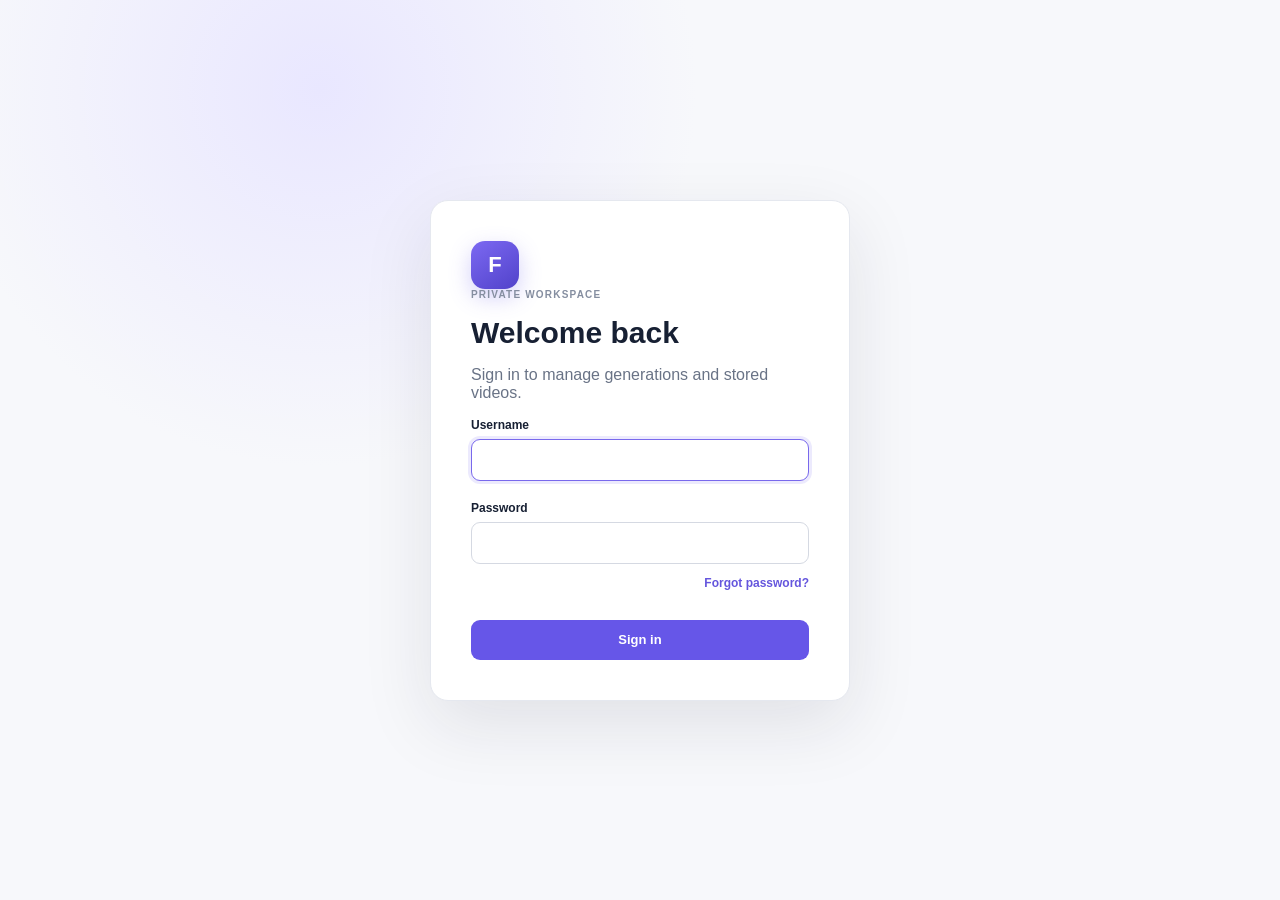
==== static/index.html @ 86359b66 "feat: add password-protected video vault" ====
<!doctype html>
<html lang="en">
<head>
  <meta charset="utf-8">
  <meta name="viewport" content="width=device-width, initial-scale=1">
  <title>FrameVault — Video dashboard</title>
  <link rel="stylesheet" href="/static/styles.css?v=20260925-1">
  <link rel="stylesheet" href="/static/model-picker.css?v=20260923-1">
  <link rel="stylesheet" href="/static/project.css?v=20260923-1">
  <link rel="stylesheet" href="/static/history-settings.css?v=20260925-2">
</head>
<body>
  <section id="login-screen" class="login-screen" hidden>
    <div class="login-panel">
      <div class="brand-mark" aria-hidden="true">F</div>
      <div id="login-view">
        <p class="eyebrow">Private workspace</p>
        <h1>Welcome back</h1>
        <p class="subtle">Sign in to manage generations and stored videos.</p>
        <form id="login-form" class="stack" novalidate>
          <div class="field"><label for="login-username">Username</label><input id="login-username" name="username" autocomplete="username" required></div>
          <div class="field"><label for="login-password">Password</label><input id="login-password" name="password" type="password" autocomplete="current-password" required></div>
          <div class="login-actions"><button id="show-recovery" class="text-button" type="button">Forgot password?</button></div>
          <p id="login-error" class="form-error" role="alert"></p>
          <button class="button primary full" type="submit">Sign in</button>
        </form>
      </div>
      <div id="recovery-view" hidden>
        <button id="hide-recovery" class="text-button recovery-back" type="button">← Back to sign in</button>
        <p class="eyebrow">Account recovery</p>
        <h1>Reset password</h1>
        <p class="subtle">Generate a one-time code in the server terminal. It expires after 15 minutes.</p>
        <div class="recovery-command"><span>Local</span><code>go run . recovery-code</code><span>Docker</span><code>docker compose exec video-automation /app/video-automation recovery-code</code></div>
        <form id="recovery-form" class="stack" novalidate>
          <div class="field"><label for="recovery-username">Username</label><input id="recovery-username" name="username" autocomplete="username" required></div>
          <div class="field"><label for="recovery-code">One-time code</label><input id="recovery-code" name="code" autocomplete="one-time-code" placeholder="XXXX-XXXX-XXXX-XXXX" spellcheck="false" required></div>
          <div class="field"><label for="recovery-password">New password</label><input id="recovery-password" name="new-password" type="password" autocomplete="new-password" minlength="10" required></div>
          <div class="field"><label for="recovery-confirm">Confirm new password</label><input id="recovery-confirm" name="confirm-password" type="password" autocomplete="new-password" minlength="10" required></div>
          <p id="recovery-error" class="form-error" role="alert"></p>
          <button class="button primary full" type="submit">Reset password</button>
        </form>
      </div>
    </div>
  </section>

  <div id="app-shell" class="app-shell" hidden>
    <aside class="sidebar">
      <div class="brand"><div class="brand-mark small">F</div><span>FrameVault</span></div>
      <nav aria-label="Main navigation">
        <button class="nav-item active" data-view="overview"><span class="nav-icon">⌂</span>Overview</button>
        <button class="nav-item" data-view="generate"><span class="nav-icon">＋</span>Generate</button>
        <button class="nav-item" data-view="history"><span class="nav-icon">▤</span>History</button>
        <button class="nav-item" data-view="vault"><span class="nav-icon">▣</span>Vault</button>
        <button class="nav-item" data-view="settings"><span class="nav-icon">⚙</span>Settings</button>
      </nav>
      <div class="sidebar-foot"><span class="status-dot"></span><span>Docker storage active</span></div>
    </aside>

    <main class="main">
      <header class="topbar">
        <button id="menu-button" class="icon-button menu-button" aria-label="Open navigation">☰</button>
        <div><p class="eyebrow" id="page-kicker">Workspace</p><h1 id="page-title">Overview</h1></div>
        <div class="account"><div class="avatar">SS</div><div class="account-copy"><strong id="account-name">sujanshrestha</strong><span>Administrator</span></div><button id="logout" class="text-button">Log out</button></div>
      </header>

      <div class="content">
        <section class="view active" data-page="overview">
          <div class="hero">
            <div><p class="eyebrow light">AI video workspace</p><h2>Create, track, and protect every generation.</h2><p>Your files remain inside your private Docker volume.</p></div>
            <button class="button light" data-go="generate">Create video <span>→</span></button>
          </div>
          <div class="stats-grid">
            <article class="stat-card"><div class="stat-icon violet">▤</div><div><span>Total generations</span><strong id="stat-total">0</strong></div></article>
            <article class="stat-card"><div class="stat-icon green">✓</div><div><span>Completed</span><strong id="stat-completed">0</strong></div></article>
            <article class="stat-card"><div class="stat-icon amber">◷</div><div><span>In progress</span><strong id="stat-active">0</strong></div></article>
            <article class="stat-card"><div class="stat-icon blue">$</div><div><span>Total cost</span><strong id="stat-cost">$0.00</strong></div></article>
          </div>
          <section class="panel">
            <div class="panel-head"><div><h2>Recent generations</h2><p>Latest activity from your workspace</p></div><button class="text-button" data-go="history">View all →</button></div>
            <div id="recent-list" class="recent-list"><div class="empty">No generations yet.</div></div>
          </section>
        </section>

        <section class="view" data-page="generate">
          <div class="two-column">
            <section class="panel generator-panel">
              <div class="panel-head"><div><h2>New generation</h2><p>Configure your video request</p></div></div>
              <div id="generation-mode" class="mode-switch" role="tablist" aria-label="Generation type">
                <button class="mode-option active" type="button" data-mode="project" role="tab" aria-selected="true">30-second project</button>
                <button class="mode-option" type="button" data-mode="single" role="tab" aria-selected="false">Single clip</button>
              </div>
              <form id="generator-form" novalidate>
                <div id="project-inputs">
                  <div class="field"><div class="label-row"><label for="project-topic">Topic or story idea</label><span>Auto-scripted</span></div><textarea id="project-topic" rows="7" placeholder="What should this 30-second Short be about?" required></textarea><p id="project-topic-error" class="form-error"></p></div>
                  <p class="field-hint">We generate the story, full script, and five connected six-second scenes automatically.</p>
                </div>
                <div class="field"><div class="label-row"><label for="prompt">Prompt</label><span id="prompt-count">0 / 4000</span></div><textarea id="prompt" rows="7" placeholder="Describe the scene, movement, lighting, and mood…" required></textarea><p id="prompt-error" class="form-error"></p></div>
                <div class="random-prompt-controls field">
                  <label for="prompt-category">Category: <strong id="prompt-category-name" aria-live="polite">Kid Animation</strong></label>
                  <input id="prompt-category" type="range" min="0" max="5" step="1" value="0" aria-valuetext="Kid Animation">
                  <button id="random-prompt" class="button secondary" type="button">Generate random prompt</button>
                </div>
                <div class="field model-field">
                  <label id="model-label" for="model-trigger">Video model and price</label>
                  <div id="model-picker" class="model-picker">
                    <button id="model-trigger" class="model-trigger" type="button" aria-haspopup="listbox" aria-expanded="false" aria-labelledby="model-label model-trigger" disabled>
                      <span id="model-trigger-content" class="model-trigger-content"><span class="model-placeholder">Loading models…</span></span>
                      <span class="model-chevron" aria-hidden="true"></span>
                    </button>
                    <div id="model-menu" class="model-menu" role="listbox" aria-labelledby="model-label" tabindex="-1" hidden></div>
                  </div>
                  <select id="model" class="visually-hidden" required disabled aria-hidden="true" tabindex="-1"><option value="">Loading models…</option></select>
                  <small id="project-model-note">Choose a model that supports six-second clips and 9:16 output.</small>
                </div>
                <p id="active-video-provider" class="provider-caption" aria-live="polite"></p>
                <div id="modal-account-project-field" class="field modal-account-field" hidden>
                  <label for="modal-account-project">Modal account for this submission</label>
                  <select id="modal-account-project" required><option value="">Choose a Modal account</option></select>
                  <small>Choose which Modal endpoint and account will run this project.</small>
                </div>
                <div id="modal-account-single-field" class="field modal-account-field" hidden>
                  <label for="modal-account-single">Modal account for this submission</label>
                  <select id="modal-account-single" required><option value="">Choose a Modal account</option></select>
                  <small>Choose which Modal endpoint and account will run this clip.</small>
                </div>
                <div id="single-options" class="form-grid">
                  <div class="field"><label for="duration">Duration</label><select id="duration"></select></div>
                  <div id="resolution-field" class="field"><label for="resolution">Resolution</label><select id="resolution"></select></div>
                  <div class="field"><label for="aspect-ratio">Aspect ratio</label><select id="aspect-ratio"></select></div>
                  <div id="audio-option" class="field audio-option" hidden><label class="checkbox-label" for="generate-audio"><input id="generate-audio" type="checkbox"> Generate audio</label></div>
                </div>
                <div id="project-options" class="project-options"><span>Output</span><strong>Vertical 9:16 · 30 seconds · 5 scenes</strong></div>
                <div class="estimate"><span>Estimated generation cost</span><strong id="cost-estimate">Unavailable</strong><small>Costs are shown when the selected video provider supplies pricing.</small></div>
                <button id="generate" class="button primary full" type="submit" disabled>Generate 30-second project</button>
              </form>
            </section>
            <aside class="panel status-panel">
              <div class="panel-head"><div><h2>Generation status</h2><p>Live progress and result</p></div><span id="status-badge" class="badge neutral">Idle</span></div>
              <div id="status-empty" class="status-empty"><div class="status-orb">▶</div><h3>Ready when you are</h3><p>Your generated video will appear here and be saved automatically.</p></div>
              <div id="status-active" hidden>
                <div id="progress-wrap" class="progress-wrap"><div id="progress-bar" class="progress-bar"></div></div>
                <p id="status-detail" class="subtle"></p>
                <div id="error" class="alert error" role="alert" hidden></div>
                <section id="single-terminal-section" class="job-terminal-section" hidden aria-labelledby="single-terminal-title">
                  <div class="trace-heading"><div><h3 id="single-terminal-title">Job console</h3><p>Normalized generation events</p></div></div>
                  <ol id="single-terminal" class="job-terminal" aria-live="polite"></ol>
                </section>
                <button id="retry-status" class="button secondary" type="button" hidden>Retry status</button>
                <video id="generated-video" controls playsinline preload="metadata" hidden></video>
                <a id="open-video" class="button secondary full" hidden>Download video</a>
              </div>
              <div id="project-status" hidden>
                <div id="project-progress-wrap" class="progress-wrap"><div id="project-progress-bar" class="progress-bar"></div></div>
                <p id="project-status-detail" class="subtle">Preparing your projectâ€¦</p>
                <div id="project-error" class="alert error" role="alert" hidden></div>
                <button id="retry-project" class="button secondary" type="button" hidden>Retry project</button>
                <section id="project-pipeline" class="project-pipeline" aria-labelledby="project-pipeline-title">
                  <div class="trace-heading"><h3 id="project-pipeline-title">Pipeline</h3><span class="trace-caption">Process trace</span></div>
                  <ol id="project-pipeline-list" class="pipeline-list"></ol>
                </section>
                <section class="job-terminal-section project-terminal-section" aria-labelledby="project-terminal-title">
                  <div class="trace-heading"><div><h3 id="project-terminal-title">Job console</h3><p>Normalized generation events</p></div></div>
                  <ol id="project-terminal" class="job-terminal" aria-live="polite"></ol>
                </section>
                <div id="project-story" class="project-story" hidden></div>
                <div id="project-scenes" class="project-scenes"></div>
                <section id="project-trace" class="project-trace" aria-labelledby="project-trace-title">
                  <div class="trace-heading"><div><h3 id="project-trace-title">Generation details</h3><p>Recorded inputs, outputs, and retry history.</p></div></div>
                  <div id="project-trace-sections" class="trace-sections"></div>
                </section>
                <div id="project-final" class="project-final" hidden><video id="project-video" controls playsinline preload="metadata"></video><a id="project-download" class="button secondary full">Download 30-second video</a></div>
              </div>
            </aside>
          </div>
        </section>

        <section class="view" data-page="history">
          <div class="history-page-head">
            <div><h2>Generation history</h2><p>Videos, project runs, and the process logs saved with each run.</p></div>
            <button id="refresh-history" class="button secondary">Refresh history</button>
          </div>
          <div class="history-library">
            <div id="project-history" class="project-history"></div>
            <div id="history-grid" class="history-grid"><div class="empty">No generations yet.</div></div>
          </div>
        </section>

        <section class="view" data-page="vault">
          <div class="vault-page-head">
            <div><h2>Vault</h2><p>Videos you moved out of History.</p></div>
            <button id="vault-lock" class="button secondary" type="button" hidden>Lock Vault</button>
          </div>
          <div id="vault-locked" class="panel vault-lock-panel">
            <div class="vault-gate">
              <div class="vault-gate-mark" aria-hidden="true">▣</div>
              <h3 id="vault-gate-title">Vault is locked</h3>
              <p id="vault-gate-copy">Enter your four-digit code to view protected videos.</p>
              <form id="vault-unlock-form" class="vault-code-form">
                <label for="vault-code">Vault code</label>
                <input id="vault-code" type="password" inputmode="numeric" pattern="[0-9]{4}" maxlength="4" autocomplete="one-time-code" aria-describedby="vault-code-error" required>
                <p id="vault-code-error" class="form-error" role="alert" hidden></p>
                <button id="vault-unlock-button" class="button primary full" type="submit">Unlock Vault</button>
              </form>
              <button id="vault-go-settings" class="text-button vault-settings-link" type="button" hidden>Set a code in Settings</button>
              <p class="vault-gate-foot">The Vault locks when you refresh this page or choose Lock Vault.</p>
            </div>
          </div>
          <div id="vault-content" class="vault-content" hidden>
            <div class="vault-collection-head">
              <div><h3>Protected videos</h3><p>Only available while the Vault is unlocked.</p></div>
              <span id="vault-count" class="history-count">0</span>
            </div>
            <div id="vault-empty" class="panel vault-empty" hidden>
              <div class="vault-empty-mark" aria-hidden="true">▤</div>
              <h3>Nothing stored here yet</h3>
              <p>Move a completed video from History to keep it here.</p>
              <button class="button secondary" data-go="history" type="button">Go to History</button>
            </div>
            <div id="vault-grid" class="history-grid vault-grid"></div>
          </div>
          <dialog id="vault-player-dialog" class="vault-player-dialog" aria-labelledby="vault-player-title">
            <div class="vault-player-head">
              <h2 id="vault-player-title">Vault video</h2>
              <button id="vault-player-close" class="button secondary" type="button">Close</button>
            </div>
            <video id="vault-player" controls playsinline preload="metadata"></video>
          </dialog>
        </section>

        <section class="view" data-page="settings">
          <div class="settings-grid">
            <section class="panel settings-provider-panel">
              <div class="panel-head"><div><h2>Video generation</h2><p>Select the provider used for new video jobs.</p></div></div>
              <div class="settings-provider-controls">
                <div class="field"><label for="video-provider">Video provider</label><select id="video-provider"><option value="modal">Modal</option><option value="openrouter">OpenRouter</option></select><small id="provider-help">Model options and capabilities follow the selected provider.</small></div>
                <div class="provider-actions"><span id="video-provider-state" class="badge neutral">Checking</span><button id="test-video-provider" class="button secondary" type="button">Test video provider</button></div>
              </div>
            </section>
            <section id="openrouter-settings" class="panel settings-key-panel">
              <div class="panel-head"><div><h2>OpenRouter API key</h2><p>Used for story generation and OpenRouter video. Encrypted at rest.</p></div><span id="key-state" class="badge neutral">Checking</span></div>
              <div class="key-display"><span>Saved key status</span><strong id="masked-key">Not configured</strong></div>
              <form id="api-key-form" class="stack">
                <div class="field"><label for="api-key">Replace API key</label><input id="api-key" type="password" autocomplete="off" placeholder="sk-or-v1-…" required><small>The key is tested before it is saved.</small></div>
                <button class="button primary" type="submit">Test and save key</button>
              </form>
            </section>
            <section class="panel vault-settings-panel">
              <div class="panel-head"><div><h2>Vault code</h2><p>Set the four-digit code used to open your protected videos.</p></div><span id="vault-code-state" class="badge neutral">Checking</span></div>
              <form id="vault-code-form" class="stack">
                <div id="vault-current-code-field" class="field" hidden><label for="vault-current-code">Current code</label><input id="vault-current-code" type="password" inputmode="numeric" pattern="[0-9]{4}" maxlength="4" autocomplete="current-password"><small>Enter the current code before changing it.</small></div>
                <div class="field"><label for="vault-new-code">New four-digit code</label><input id="vault-new-code" type="password" inputmode="numeric" pattern="[0-9]{4}" maxlength="4" autocomplete="new-password" required></div>
                <div class="field"><label for="vault-confirm-code">Confirm new code</label><input id="vault-confirm-code" type="password" inputmode="numeric" pattern="[0-9]{4}" maxlength="4" autocomplete="new-password" required></div>
                <button id="vault-code-save" class="button primary" type="submit">Set Vault code</button>
                <small id="vault-code-help">Keep this code safe. If you lose it, the Vault cannot be opened in this version.</small>
              </form>
            </section>
            <section id="modal-settings" class="panel settings-account-panel" hidden>
              <div class="panel-head"><div><h2>Modal accounts</h2><p>Store multiple endpoints. Saved API keys are never returned to the browser.</p></div><span id="modal-key-state" class="badge neutral">Checking</span></div>
              <div id="modal-account-list" class="modal-account-list"></div>
              <form id="modal-config-form" class="stack modal-account-form">
                <h3 id="modal-account-form-title">Add Modal account</h3>
                <input id="modal-account-id" type="hidden">
                <div class="field"><label for="modal-account-name">Account name</label><input id="modal-account-name" autocomplete="off" placeholder="e.g. Production" required></div>
                <div class="field"><label for="modal-base-url">Modal endpoint URL</label><input id="modal-base-url" type="url" autocomplete="url" placeholder="https://your-deployment.modal.run/api/v1" required></div>
                <div class="field"><label for="modal-api-key">Secret API key</label><input id="modal-api-key" type="password" autocomplete="new-password" placeholder="Enter a new key" required><small id="modal-key-help">Required when adding an account. Leave blank when editing to keep its saved key.</small></div>
                <div class="modal-account-form-actions"><button class="button primary" type="submit">Save Modal account</button><button id="modal-account-cancel" class="button secondary" type="button" hidden>Cancel edit</button></div>
              </form>
            </section>
            <section class="panel settings-password-panel">
              <div class="panel-head"><div><h2>Change password</h2><p>All existing sessions will be signed out</p></div></div>
              <form id="password-form" class="stack">
                <div class="field"><label for="current-password">Current password</label><input id="current-password" type="password" autocomplete="current-password" required></div>
                <div class="field"><label for="new-password">New password</label><input id="new-password" type="password" autocomplete="new-password" minlength="10" required><small>Use at least 10 characters.</small></div>
                <button class="button secondary" type="submit">Update password</button>
              </form>
            </section>
          </div>
        </section>
      </div>
    </main>
  </div>
  <div id="toast" class="toast" role="status" hidden></div>
  <script src="/static/app.js?v=20260925-2" defer></script>
</body>
</html>
---- static/styles.css ----
:root{color-scheme:light;font-family:Inter,ui-sans-serif,-apple-system,BlinkMacSystemFont,"Segoe UI",sans-serif;color:#172033;background:#f5f6fa;font-synthesis:none;--ink:#172033;--muted:#697386;--line:#e5e8ef;--panel:#fff;--primary:#6656e8;--primary-dark:#5142ca;--sidebar:#111827;--success:#16845b;--warning:#b76510;--danger:#c23934}*{box-sizing:border-box}body{margin:0;min-height:100vh;background:#f5f6fa}button,input,textarea,select{font:inherit}button{cursor:pointer}button:disabled{cursor:not-allowed;opacity:.55}[hidden]{display:none!important}.login-screen{min-height:100vh;display:grid;place-items:center;padding:24px;background:radial-gradient(circle at 25% 10%,#e9e7ff 0,transparent 30%),#f7f8fb}.login-panel{width:min(100%,420px);padding:40px;background:#fff;border:1px solid var(--line);border-radius:18px;box-shadow:0 24px 70px rgba(30,34,52,.1)}.login-panel h1{font-size:30px;margin:16px 0 8px}.brand-mark{display:grid;place-items:center;width:48px;height:48px;border-radius:14px;background:linear-gradient(145deg,#7c69f2,#5142ca);color:#fff;font-size:22px;font-weight:800;box-shadow:0 8px 22px rgba(102,86,232,.28)}.brand-mark.small{width:34px;height:34px;border-radius:10px;font-size:16px;box-shadow:none}.eyebrow{margin:0 0 5px;text-transform:uppercase;letter-spacing:.12em;font-size:10px;font-weight:750;color:#858ea0}.eyebrow.light{color:#cac6ff}.subtle{color:var(--muted)}.app-shell{min-height:100vh}.sidebar{position:fixed;z-index:20;inset:0 auto 0 0;width:248px;padding:24px 16px;background:var(--sidebar);color:#fff;display:flex;flex-direction:column}.brand{display:flex;align-items:center;gap:11px;padding:0 9px 26px;font-size:17px;font-weight:750}.sidebar nav{display:grid;gap:6px}.nav-item{display:flex;align-items:center;gap:13px;width:100%;padding:11px 13px;border:0;border-radius:9px;background:transparent;color:#9da6b6;text-align:left;font-weight:600}.nav-item:hover{background:#1d2636;color:#fff}.nav-item.active{background:#282e49;color:#fff}.nav-icon{display:grid;place-items:center;width:21px;font-size:19px}.sidebar-foot{display:flex;gap:9px;align-items:center;margin-top:auto;padding:14px 10px 4px;border-top:1px solid #293140;color:#8f99aa;font-size:12px}.status-dot{width:8px;height:8px;border-radius:50%;background:#42c991;box-shadow:0 0 0 4px rgba(66,201,145,.12)}.main{min-height:100vh;margin-left:248px}.topbar{height:82px;padding:0 34px;border-bottom:1px solid var(--line);background:rgba(255,255,255,.94);display:flex;align-items:center;gap:20px;position:sticky;top:0;z-index:10;backdrop-filter:blur(8px)}.topbar h1{font-size:20px;line-height:1;margin:0}.account{display:flex;align-items:center;gap:10px;margin-left:auto}.avatar{display:grid;place-items:center;width:35px;height:35px;border-radius:50%;background:#eeecff;color:#5949d4;font-size:12px;font-weight:800}.account-copy{display:flex;flex-direction:column;font-size:12px}.account-copy span{color:var(--muted);font-size:11px}.content{max-width:1440px;margin:0 auto;padding:32px}.view{display:none}.view.active{display:block}.hero{display:flex;align-items:flex-end;justify-content:space-between;gap:30px;padding:32px 36px;border-radius:16px;background:linear-gradient(120deg,#24213d,#5b4bd2);color:#fff;box-shadow:0 14px 35px rgba(79,65,190,.18)}.hero h2{max-width:660px;margin:5px 0 8px;font-size:clamp(24px,3vw,36px);line-height:1.16;letter-spacing:-.025em}.hero p:not(.eyebrow){margin:0;color:#d8d5f3}.button{display:inline-flex;align-items:center;justify-content:center;gap:8px;min-height:40px;padding:9px 15px;border:1px solid transparent;border-radius:9px;font-weight:700;font-size:13px;text-decoration:none;transition:.18s ease}.button.primary{background:var(--primary);color:#fff}.button.primary:hover{background:var(--primary-dark)}.button.secondary{background:#fff;border-color:#d9dde6;color:#30394b}.button.secondary:hover{background:#f6f7fa}.button.light{background:#fff;color:#34304f;white-space:nowrap}.button.full{width:100%}.text-button{padding:4px;border:0;background:transparent;color:#6556dd;font-weight:700;font-size:12px}.icon-button{border:0;background:transparent}.menu-button{display:none;font-size:20px}.stats-grid{display:grid;grid-template-columns:repeat(4,1fr);gap:16px;margin:22px 0}.stat-card{display:flex;align-items:center;gap:14px;min-height:104px;padding:20px;background:#fff;border:1px solid var(--line);border-radius:13px}.stat-card>div:last-child{display:flex;flex-direction:column;gap:5px}.stat-card span{font-size:12px;color:var(--muted)}.stat-card strong{font-size:24px;letter-spacing:-.03em}.stat-icon{display:grid;place-items:center;width:42px;height:42px;border-radius:11px;font-weight:800}.violet{background:#efedff;color:#6251dd}.green{background:#e7f7f0;color:#16845b}.amber{background:#fff2df;color:#b76510}.blue{background:#e8f2ff;color:#2c6db2}.panel{padding:24px;background:#fff;border:1px solid var(--line);border-radius:14px;box-shadow:0 2px 7px rgba(24,32,50,.025)}.panel-head{display:flex;align-items:flex-start;justify-content:space-between;gap:20px;margin-bottom:22px}.panel-head h2{font-size:16px;margin:0 0 5px}.panel-head p{margin:0;color:var(--muted);font-size:12px}.recent-list{display:grid}.recent-item{display:grid;grid-template-columns:minmax(0,1fr) 170px 100px 90px;align-items:center;gap:16px;padding:14px 2px;border-top:1px solid #eef0f4;font-size:12px}.recent-main{min-width:0}.recent-main strong{display:block;overflow:hidden;text-overflow:ellipsis;white-space:nowrap;margin-bottom:4px}.recent-main span,.meta{color:var(--muted)}.empty{padding:48px 20px;text-align:center;color:var(--muted);font-size:13px}.two-column{display:grid;grid-template-columns:minmax(0,1.05fr) minmax(350px,.95fr);gap:20px}.generator-panel,.status-panel{min-height:640px}.field{margin-bottom:18px}.field label,.label-row label{display:block;margin-bottom:7px;font-size:12px;font-weight:700}.label-row{display:flex;justify-content:space-between}.label-row span,.field small{color:var(--muted);font-size:11px}.field small{display:block;margin-top:6px}input,textarea,select{width:100%;border:1px solid #d5d9e2;border-radius:9px;background:#fff;color:var(--ink);padding:11px 12px;outline:none}textarea{min-height:154px;resize:vertical;line-height:1.55}input:focus,textarea:focus,select:focus{border-color:#7969ec;box-shadow:0 0 0 3px rgba(102,86,232,.12)}.form-grid{display:grid;grid-template-columns:1fr 1fr;gap:14px}.form-error{min-height:16px;margin:6px 0 0;color:var(--danger);font-size:11px}.estimate{display:grid;grid-template-columns:1fr auto;align-items:center;margin:4px 0 20px;padding:14px 15px;border-radius:10px;background:#f7f7fb}.estimate span{font-size:12px;font-weight:650}.estimate strong{font-size:16px;color:#5545cf}.estimate small{grid-column:1/-1;margin-top:4px;color:var(--muted);font-size:10px}.status-empty{display:grid;place-items:center;align-content:center;min-height:475px;text-align:center}.status-empty h3{margin:17px 0 5px;font-size:15px}.status-empty p{max-width:300px;margin:0;color:var(--muted);font-size:12px;line-height:1.6}.status-orb{display:grid;place-items:center;width:70px;height:70px;border-radius:50%;background:#f0eeff;color:#6656e8;box-shadow:0 0 0 12px #faf9ff}.badge{display:inline-flex;align-items:center;padding:5px 9px;border-radius:999px;font-size:10px;font-weight:800;text-transform:capitalize}.badge.neutral{background:#f0f1f4;color:#6b7280}.badge.completed{background:#e7f7f0;color:#16845b}.badge.queued,.badge.processing,.badge.downloading{background:#eeeaff;color:#5e4ed2}.badge.failed,.badge.download_failed{background:#ffeded;color:#b53732}.progress-wrap{height:8px;margin:25px 0 12px;overflow:hidden;border-radius:20px;background:#eceef3}.progress-bar{width:35%;height:100%;background:linear-gradient(90deg,#7766ee,#9a8cff);animation:progress 1.4s infinite ease-in-out}@keyframes progress{0%{transform:translateX(-110%)}100%{transform:translateX(300%)}}.alert{margin:14px 0;padding:12px;border-radius:9px;font-size:12px}.alert.error{background:#fff0ef;color:#a8322f}video{display:block;width:100%;max-height:420px;margin:20px 0 12px;border-radius:11px;background:#10131a}.history-grid{display:grid;grid-template-columns:repeat(3,minmax(0,1fr));gap:16px}.history-card{overflow:hidden;border:1px solid var(--line);border-radius:12px;background:#fff}.history-preview{display:grid;place-items:center;height:170px;background:#161b27;color:#778197}.history-preview video{height:170px;margin:0;border-radius:0;object-fit:cover}.history-body{padding:15px}.history-title{display:-webkit-box;overflow:hidden;min-height:40px;margin:0 0 12px;font-size:13px;line-height:1.5;-webkit-line-clamp:2;-webkit-box-orient:vertical}.history-meta{display:grid;grid-template-columns:1fr 1fr;gap:9px;margin-bottom:14px;font-size:11px}.history-meta span{display:block;color:var(--muted);margin-bottom:2px}.history-actions{display:flex;gap:8px;border-top:1px solid #edf0f4;padding-top:12px}.history-actions .button{flex:1;min-height:34px;padding:7px}.danger-button{border-color:#f0d0ce!important;color:#b53732!important}.settings-grid{display:grid;grid-template-columns:1fr 1fr;gap:20px;align-items:start}.stack{display:grid;gap:2px}.key-display{display:flex;align-items:center;justify-content:space-between;margin-bottom:22px;padding:15px;background:#f7f7fa;border-radius:9px}.key-display span{font-size:11px;color:var(--muted)}.key-display strong{font-family:ui-monospace,SFMono-Regular,Consolas,monospace;font-size:12px}.toast{position:fixed;z-index:100;right:24px;bottom:24px;max-width:360px;padding:13px 16px;border:1px solid var(--line);border-left:4px solid var(--success);border-radius:10px;background:#fff;color:#263044;box-shadow:0 14px 40px rgba(29,36,50,.16);font-size:12px}.toast.error{border-left-color:var(--danger)}@media(prefers-reduced-motion:reduce){*{scroll-behavior:auto!important;animation-duration:.01ms!important;transition-duration:.01ms!important}}@media(max-width:1080px){.stats-grid{grid-template-columns:1fr 1fr}.history-grid{grid-template-columns:1fr 1fr}.two-column,.settings-grid{grid-template-columns:1fr}.generator-panel,.status-panel{min-height:auto}}@media(max-width:760px){.sidebar{transform:translateX(-100%);transition:transform .2s}.sidebar.open{transform:translateX(0);box-shadow:20px 0 50px rgba(0,0,0,.2)}.main{margin-left:0}.menu-button{display:block}.topbar{padding:0 18px}.account-copy{display:none}.content{padding:18px}.hero{align-items:flex-start;flex-direction:column;padding:25px}.stats-grid,.history-grid{grid-template-columns:1fr}.recent-item{grid-template-columns:minmax(0,1fr) 90px}.recent-item>*:nth-child(2),.recent-item>*:nth-child(4){display:none}.panel{padding:18px}.form-grid{grid-template-columns:1fr}.login-panel{padding:30px 24px}}
/* Durable project generation */
.mode-switch{display:grid;grid-template-columns:1fr 1fr;gap:4px;padding:4px;margin:0 0 22px;border:1px solid var(--line);border-radius:10px;background:#f7f7fb}.mode-option{padding:9px 11px;border:0;border-radius:7px;background:transparent;color:var(--muted);font-size:12px;font-weight:750}.mode-option:hover{color:var(--ink)}.mode-option.active{background:#fff;color:var(--primary);box-shadow:0 1px 4px rgba(30,34,52,.1)}.field-hint{margin:-6px 0 18px;color:var(--muted);font-size:11px;line-height:1.5}.project-options{display:flex;justify-content:space-between;align-items:center;margin:0 0 18px;padding:12px 13px;border-radius:9px;background:#f7f7fb;color:var(--muted);font-size:11px}.project-options strong{color:var(--ink);font-size:11px}.project-story{padding:13px;margin:2px 0 16px;border:1px solid #eceafc;border-radius:9px;background:#faf9ff;color:#3f396e;font-size:12px;line-height:1.55}.project-story strong{display:block;margin-bottom:5px;color:var(--ink);font-size:11px;text-transform:uppercase;letter-spacing:.06em}.project-scenes{display:grid;gap:8px}.scene-card{padding:12px;border:1px solid var(--line);border-radius:9px;background:#fff}.scene-card.scene-completed{border-color:#cfeee0}.scene-card.scene-failed{border-color:#f2d0ce;background:#fffafa}.scene-head{display:flex;align-items:center;gap:8px}.scene-head strong{font-size:12px}.scene-head .badge{margin-left:auto}.scene-copy{margin:7px 0 0;color:var(--muted);font-size:11px;line-height:1.45}.scene-prompt{margin-top:6px;color:#596273;font-size:10px;line-height:1.4}.scene-retry{margin-top:9px;min-height:29px;padding:5px 10px;font-size:11px}.project-final{margin-top:18px}.project-final video{max-height:360px}.project-history{margin:0 0 20px}.project-history:empty{display:none}.project-history-title{margin:0 0 12px;font-size:13px}.project-history-list{display:grid;gap:9px}.project-history-item{display:flex;align-items:center;gap:12px;padding:11px 12px;border:1px solid var(--line);border-radius:9px}.project-history-item strong{display:block;font-size:12px}.project-history-item p{margin:3px 0 0;color:var(--muted);font-size:11px}.project-history-item .button{margin-left:auto;min-height:31px;padding:6px 10px;font-size:11px;white-space:nowrap}

.provider-actions{display:flex;align-items:center;justify-content:space-between;gap:12px}.provider-caption{margin:-7px 0 14px;color:var(--muted);font-size:11px}.audio-option{display:flex;align-items:center}.checkbox-label{display:inline-flex!important;align-items:center;gap:9px;min-height:42px;margin:0!important;cursor:pointer}.checkbox-label input{width:16px;height:16px;margin:0;accent-color:var(--primary)}

/* Job output uses an operator-style console while surrounding dashboard cards stay light. */
.progress-bar{width:0;height:100%;background:linear-gradient(90deg,#7766ee,#9a8cff);animation:none;transition:width .25s ease}
.progress-bar.indeterminate{width:35%!important;animation:progress 1.4s infinite ease-in-out}
.job-terminal-section{margin:18px 0;padding-top:15px;border-top:1px solid #edf0f4}
.job-terminal-section .trace-heading{margin-bottom:9px}
.job-terminal-section h4{margin:0 0 8px;font-size:11px}
.job-terminal{display:grid;gap:0;max-height:230px;overflow:auto;margin:0;padding:8px 0;list-style:none;border:1px solid #202833;border-radius:9px;background:#101318;color:#d7deea;font:11px/1.5 ui-monospace,SFMono-Regular,Consolas,"Liberation Mono",monospace}
.terminal-line{display:grid;grid-template-columns:70px minmax(80px,auto) minmax(76px,auto) minmax(0,1fr);gap:9px;padding:5px 10px;border-bottom:1px solid #1e242d;align-items:start}
.terminal-line:last-child{border-bottom:0}.terminal-line time{color:#8792a3}.terminal-stage{color:#a7b7d2;text-transform:uppercase;font-size:9px;letter-spacing:.04em}.terminal-status{color:#68c995;text-transform:uppercase;font-size:9px}.terminal-failed,.terminal-error,.terminal-warning{color:#ff827d}.terminal-queued,.terminal-processing,.terminal-retry{color:#b7a8ff}.terminal-message{min-width:0;overflow-wrap:anywhere;white-space:pre-wrap;color:#d7deea}.terminal-empty{padding:10px;color:#8792a3}.history-terminal-section{margin:14px 0 0;padding-top:12px}.history-terminal-section .job-terminal{max-height:150px;font-size:10px}.history-terminal-section .terminal-line{grid-template-columns:62px minmax(60px,auto) minmax(65px,auto) minmax(0,1fr);gap:6px;padding:4px 8px}.history-error{overflow-wrap:anywhere}
.modal-account-list{display:grid;gap:9px;margin-bottom:20px}.modal-account-row{display:flex;align-items:center;justify-content:space-between;gap:12px;padding:13px;border:1px solid var(--line);border-radius:10px;background:#fff}.modal-account-copy{display:grid;gap:4px;min-width:0}.modal-account-copy strong{font-size:12px}.modal-account-copy span{overflow-wrap:anywhere;color:var(--muted);font-size:10px}.modal-account-copy small{color:var(--success);font-size:10px}.modal-account-copy .modal-default-badge{width:max-content;color:var(--success);font-size:9px}.modal-account-actions,.modal-account-form-actions{display:flex;gap:7px;flex-shrink:0}.modal-account-actions .button,.modal-account-form-actions .button{min-height:33px;padding:6px 10px;font-size:11px}.modal-account-form{padding-top:16px;border-top:1px solid #edf0f4}.modal-account-form h3{margin:0 0 8px;font-size:13px}.modal-account-empty{padding:22px 14px;border:1px dashed var(--line);border-radius:9px;font-size:11px}
@media(max-width:760px){.terminal-line,.history-terminal-section .terminal-line{grid-template-columns:58px minmax(60px,auto) minmax(0,1fr)}.terminal-line .terminal-stage{display:none}.modal-account-row{align-items:flex-start;flex-direction:column}.modal-account-actions{width:100%}.modal-account-actions .button{flex:1}}

.random-prompt-controls{display:grid;gap:9px;margin-top:-5px}.random-prompt-controls label{margin:0}.random-prompt-controls label strong{color:var(--primary)}.random-prompt-controls input[type=range]{height:24px;padding:0;border:0;box-shadow:none;accent-color:var(--primary)}.random-prompt-controls .button{justify-self:start}

.history-preview-empty{align-content:center;gap:8px;text-align:center;font-size:11px}.history-prompt-details{margin:-4px 0 14px;font-size:11px}.history-prompt-details summary{width:max-content;max-width:100%;cursor:pointer;color:var(--primary);font-weight:700}.history-prompt-details p{margin:8px 0 0;white-space:pre-wrap;overflow-wrap:anywhere;color:var(--ink);line-height:1.5}.project-history-list{grid-template-columns:repeat(3,minmax(0,1fr));gap:16px}
@media(max-width:1080px){.project-history-list{grid-template-columns:repeat(2,minmax(0,1fr))}}
@media(max-width:760px){.project-history-list{grid-template-columns:1fr}}

.project-history{margin:0 0 28px}
.project-history-list,.history-grid{grid-template-columns:repeat(2,minmax(0,1fr));gap:18px}
.history-section-heading{grid-column:1/-1;display:flex;align-items:center;gap:10px;margin:4px 0 0;padding:0 0 11px;border-bottom:1px solid var(--line)}
.history-section-heading h3{margin:0;font-size:14px;line-height:1.3}
.history-count{display:grid;place-items:center;min-width:23px;height:23px;padding:0 7px;border-radius:999px;background:#f0eeff;color:var(--primary);font-size:11px;font-weight:750}
.history-generation-heading{margin-top:8px}
.history-grid>.empty{grid-column:1/-1}
.project-history .history-meta>div:first-child strong{color:var(--primary-dark)}
.history-actions .danger-button{flex:0 0 auto;min-width:78px}
.danger-button:hover{background:#fff6f5!important;border-color:#e9b9b6!important}
.history-actions .button:focus-visible{outline:3px solid rgba(102,86,232,.3);outline-offset:2px}
@media(max-width:1080px){.project-history-list,.history-grid{grid-template-columns:repeat(2,minmax(0,1fr))}}
@media(max-width:1020px){.project-history-list,.history-grid{grid-template-columns:1fr}}
@media(max-width:760px){.project-history-list,.history-grid{grid-template-columns:1fr}.history-actions .danger-button{flex:1}}
---- static/model-picker.css ----
.visually-hidden {
  position: absolute !important;
  width: 1px !important;
  height: 1px !important;
  padding: 0 !important;
  margin: -1px !important;
  overflow: hidden !important;
  clip: rect(0, 0, 0, 0) !important;
  white-space: nowrap !important;
  border: 0 !important;
}

.model-field,
.model-picker {
  position: relative;
}

.model-trigger {
  width: 100%;
  min-height: 58px;
  display: flex;
  align-items: center;
  gap: 12px;
  padding: 9px 12px;
  border: 1px solid #d5d9e2;
  border-radius: 10px;
  background: #fff;
  color: var(--ink);
  text-align: left;
  outline: none;
  transition: border-color .18s ease, box-shadow .18s ease;
}

.model-trigger:hover:not(:disabled) {
  border-color: #b8beca;
}

.model-trigger:focus-visible,
.model-picker.open .model-trigger {
  border-color: #7969ec;
  box-shadow: 0 0 0 3px rgba(102, 86, 232, .12);
}

.model-trigger-content {
  display: flex;
  align-items: center;
  gap: 10px;
  min-width: 0;
  flex: 1;
}

.model-placeholder {
  color: #7a8394;
  font-size: 13px;
}

.model-chevron {
  width: 8px;
  height: 8px;
  margin: 0 3px 4px 10px;
  border-right: 2px solid #81899a;
  border-bottom: 2px solid #81899a;
  transform: rotate(45deg);
  transition: transform .18s ease;
}

.model-picker.open .model-chevron {
  margin-bottom: -4px;
  transform: rotate(225deg);
}

.model-menu {
  position: absolute;
  z-index: 30;
  top: calc(100% + 6px);
  left: 0;
  right: 0;
  max-height: 300px;
  overflow-y: auto;
  padding: 6px;
  border: 1px solid #dfe2e9;
  border-radius: 12px;
  background: #fff;
  box-shadow: 0 16px 40px rgba(24, 32, 50, .14);
}

.model-option {
  width: 100%;
  display: grid;
  grid-template-columns: 34px minmax(0, 1fr) auto;
  align-items: center;
  gap: 10px;
  padding: 9px;
  border: 0;
  border-radius: 8px;
  background: transparent;
  color: var(--ink);
  text-align: left;
}

.model-option:hover,
.model-option:focus-visible {
  background: #f5f4ff;
  outline: none;
}

.model-option[aria-selected="true"] {
  background: #efedff;
}

.model-option-copy {
  min-width: 0;
  display: flex;
  flex-direction: column;
  gap: 2px;
}

.model-option-copy strong {
  overflow: hidden;
  color: #222a3b;
  font-size: 12px;
  font-weight: 750;
  text-overflow: ellipsis;
  white-space: nowrap;
}

.model-option-copy span {
  color: var(--muted);
  font-size: 10px;
}

.model-option-price {
  color: #4f46b8;
  font-size: 10px;
  font-weight: 750;
  white-space: nowrap;
}

.provider-mark {
  display: grid;
  place-items: center;
  width: 34px;
  height: 34px;
  border: 1px solid rgba(17, 24, 39, .08);
  border-radius: 9px;
  background: #f3f4f6;
  color: #374151;
  font-size: 10px;
  font-weight: 850;
  letter-spacing: -.03em;
}

.provider-mark.google { background: linear-gradient(135deg, #edf4ff, #fff3e7); color: #4285f4; }
.provider-mark.openai { background: #edf8f5; color: #0d7a68; }
.provider-mark.minimax { background: #fff0f2; color: #e5445d; }
.provider-mark.bytedance { background: #eef4ff; color: #315be8; }
.provider-mark.kling { background: #f0efff; color: #6757d9; }
.provider-mark.luma { background: #f1f2f5; color: #171b24; }
.provider-mark.runway { background: #eefcff; color: #067b91; }
.model-trigger .provider-mark { flex: 0 0 auto; }
.model-trigger .model-option-copy strong { font-size: 13px; }
.model-trigger .model-option-copy span { font-size: 10px; }

@media (max-width: 520px) {
  .model-option { grid-template-columns: 34px minmax(0, 1fr); }
  .model-option-price { grid-column: 2; }
  .model-menu { max-height: 260px; }
}

.login-actions {
  display: flex;
  justify-content: flex-end;
  margin: -10px 0 2px;
}

.login-actions .text-button,
.recovery-back {
  padding: 2px 0;
}

.recovery-back {
  margin: 18px 0 20px;
}

.recovery-command {
  display: grid;
  grid-template-columns: auto minmax(0, 1fr);
  gap: 7px 10px;
  margin: 18px 0 22px;
  padding: 12px;
  border: 1px solid var(--line);
  border-radius: 9px;
  background: #f7f7fa;
}

.recovery-command span {
  color: var(--muted);
  font-size: 10px;
  font-weight: 700;
  text-transform: uppercase;
}

.recovery-command code {
  min-width: 0;
  overflow-wrap: anywhere;
  color: #343b4d;
  font: 10px/1.45 ui-monospace, SFMono-Regular, Consolas, monospace;
}

#recovery-code {
  font-family: ui-monospace, SFMono-Regular, Consolas, monospace;
  letter-spacing: .08em;
  text-transform: uppercase;
}
---- static/project.css ----
.scene-progress-label {
  color: var(--muted);
  font-size: 10px;
  font-weight: 700;
}

.scene-progress {
  height: 5px;
  margin-top: 9px;
  overflow: hidden;
  border-radius: 99px;
  background: #eceef3;
}

.scene-progress-bar {
  height: 100%;
  border-radius: inherit;
  background: linear-gradient(90deg, #7766ee, #9a8cff);
  transition: width 0.25s ease;
}

.project-pipeline {
  margin: 20px 0 18px;
  padding-top: 17px;
  border-top: 1px solid #edf0f4;
}

.trace-heading {
  display: flex;
  align-items: baseline;
  justify-content: space-between;
  gap: 12px;
  margin-bottom: 10px;
}

.trace-heading h3 {
  margin: 0;
  font-size: 12px;
}

.trace-heading p,
.trace-caption {
  margin: 3px 0 0;
  color: var(--muted);
  font-size: 10px;
}

.pipeline-list {
  display: grid;
  gap: 0;
  margin: 0;
  padding: 0;
  list-style: none;
}

.pipeline-item {
  position: relative;
  display: grid;
  grid-template-columns: 22px minmax(0, 1fr);
  gap: 9px;
  min-height: 52px;
}

.pipeline-item:not(:last-child)::before {
  position: absolute;
  top: 20px;
  bottom: 0;
  left: 10px;
  width: 1px;
  background: #e2e5ec;
  content: "";
}

.pipeline-marker {
  z-index: 1;
  display: grid;
  place-items: center;
  width: 21px;
  height: 21px;
  border: 1px solid #dfe2e9;
  border-radius: 50%;
  background: #fff;
  color: #8991a0;
  font-size: 11px;
  font-weight: 800;
}

.pipeline-completed .pipeline-marker {
  border-color: #b9e5d1;
  background: #e7f7f0;
  color: var(--success);
}

.pipeline-processing .pipeline-marker,
.pipeline-queued .pipeline-marker {
  border-color: #d6cffd;
  background: #f1efff;
  color: var(--primary);
}

.pipeline-failed .pipeline-marker,
.pipeline-download_failed .pipeline-marker {
  border-color: #f0c3c0;
  background: #ffeded;
  color: var(--danger);
}

.pipeline-copy {
  min-width: 0;
  padding: 1px 0 13px;
}

.pipeline-title {
  display: flex;
  align-items: center;
  gap: 7px;
  min-height: 21px;
}

.pipeline-title strong {
  font-size: 11px;
}

.pipeline-title .badge {
  margin-left: auto;
  padding: 3px 7px;
  font-size: 9px;
}

.pipeline-copy p {
  margin: 3px 0 0;
  color: var(--muted);
  font-size: 10px;
  line-height: 1.45;
}

.pipeline-meta {
  display: block;
  margin-top: 4px;
  color: #8a92a0;
  font-size: 9px;
}

.pipeline-error {
  margin-top: 5px;
  color: var(--danger);
  font-size: 10px;
  line-height: 1.4;
}

.pipeline-event-details {
  margin-top: 5px;
  font-size: 10px;
}

.pipeline-event-details summary {
  color: var(--primary);
  cursor: pointer;
  font-weight: 700;
}

.project-trace {
  margin-top: 20px;
  padding-top: 17px;
  border-top: 1px solid #edf0f4;
}

.project-trace > .trace-heading {
  margin-bottom: 11px;
}

.trace-sections {
  display: grid;
  gap: 7px;
}

.trace-section {
  overflow: hidden;
  border: 1px solid var(--line);
  border-radius: 8px;
  background: #fff;
}

.trace-section summary {
  display: flex;
  align-items: center;
  justify-content: space-between;
  gap: 9px;
  min-height: 37px;
  padding: 9px 11px;
  color: var(--ink);
  cursor: pointer;
  list-style: none;
  font-size: 11px;
  font-weight: 700;
}

.trace-section summary::-webkit-details-marker {
  display: none;
}

.trace-section summary::before {
  width: 12px;
  color: var(--muted);
  content: "+";
  font-size: 15px;
  line-height: 1;
}

.trace-section[open] > summary::before {
  content: "−";
}

.trace-section summary:focus-visible,
.pipeline-event-details summary:focus-visible {
  outline: 2px solid var(--primary);
  outline-offset: -2px;
}

.trace-section-title {
  flex: 1;
}

.trace-section-meta {
  overflow: hidden;
  max-width: 58%;
  color: var(--muted);
  font-size: 9px;
  font-weight: 500;
  text-overflow: ellipsis;
  white-space: nowrap;
}

.trace-section-body {
  display: grid;
  gap: 10px;
  padding: 0 11px 11px;
  border-top: 1px solid #f0f1f4;
  background: #fcfcfd;
}

.trace-field {
  min-width: 0;
}

.trace-label {
  display: block;
  margin: 9px 0 4px;
  color: var(--muted);
  font-size: 9px;
  font-weight: 750;
  letter-spacing: .02em;
  text-transform: uppercase;
}

.trace-value,
.trace-code {
  margin: 0;
  color: #394254;
  font-size: 10px;
  line-height: 1.55;
  white-space: pre-wrap;
  overflow-wrap: anywhere;
}

.trace-code {
  max-height: 240px;
  overflow: auto;
  padding: 9px;
  border: 1px solid #e8eaf0;
  border-radius: 6px;
  background: #f7f7fa;
  font-family: ui-monospace, SFMono-Regular, Consolas, monospace;
  font-size: 9px;
}

@media (max-width: 760px) {
  .trace-section-meta {
    max-width: 42%;
  }

  .pipeline-title .badge {
    flex-shrink: 0;
  }
}
---- static/history-settings.css ----
/* Archive and configuration views */
:root {
  --console-bg: #111820;
  --console-line: #26323d;
  --console-muted: #8290a0;
}

.history-page-head {
  display: flex;
  align-items: flex-end;
  justify-content: space-between;
  gap: 24px;
  margin: 2px 0 24px;
}

.history-page-head h2 {
  margin: 0 0 6px;
  font-size: clamp(22px, 2.4vw, 29px);
  letter-spacing: -.035em;
}

.history-page-head p {
  margin: 0;
  color: var(--muted);
  font-size: 13px;
  line-height: 1.55;
}

.history-library {
  display: grid;
  gap: 23px;
}

.project-history {
  margin: 0;
}

.history-grid,
.project-history-list {
  grid-template-columns: repeat(3, minmax(0, 1fr));
  gap: 18px;
}

.history-grid {
  align-items: stretch;
}

.history-card {
  display: flex;
  min-width: 0;
  flex-direction: column;
  border-color: #dfe3eb;
  border-radius: 11px;
  box-shadow: 0 2px 5px rgba(23, 32, 51, .035);
}

.history-preview {
  position: relative;
  height: auto;
  aspect-ratio: 16 / 9;
  background: #0d1218;
}

.history-preview video {
  width: 100%;
  height: 100%;
  max-height: none;
  object-fit: contain;
}

.history-preview-empty {
  align-content: center;
  gap: 9px;
  padding: 16px;
  color: #d9e0e8;
}

.history-preview-empty .badge {
  background: #26313b;
  color: #edf2f7;
}

.history-body {
  display: flex;
  flex: 1;
  min-width: 0;
  flex-direction: column;
  padding: 16px;
}

.history-title {
  min-height: 42px;
  font-size: 14px;
  line-height: 1.45;
}

.history-prompt-details {
  margin-bottom: 15px;
}

.history-prompt-details summary {
  display: inline-flex;
  align-items: center;
  gap: 7px;
  min-height: 28px;
  padding: 0 8px;
  border-radius: 6px;
  background: #f2f1ff;
  font-size: 10px;
}

.history-prompt-details summary::before {
  color: var(--primary);
  content: "+";
  font-size: 14px;
  line-height: 1;
}

.history-prompt-details[open] summary::before {
  content: "-";
}

.history-meta {
  gap: 12px 10px;
  margin: 0 0 15px;
  padding: 13px 0;
  border-top: 1px solid #edf0f4;
  border-bottom: 1px solid #edf0f4;
}

.history-meta strong {
  display: block;
  overflow: hidden;
  color: var(--ink);
  font-size: 11px;
  font-weight: 650;
  text-overflow: ellipsis;
  white-space: nowrap;
}

.history-terminal-section {
  margin: 0 0 15px;
  padding: 0;
  border: 0;
}

.history-terminal-head {
  display: flex;
  align-items: center;
  justify-content: space-between;
  gap: 10px;
  min-height: 32px;
  margin: 0;
  padding: 3px 2px;
  border-radius: 6px;
  cursor: pointer;
  list-style: none;
}

.history-terminal-head::-webkit-details-marker {
  display: none;
}

.history-terminal-head:hover .history-terminal-action {
  color: var(--primary-dark);
}

.history-terminal-section[open] > .history-terminal-head {
  margin-bottom: 8px;
}

.history-terminal-head h4 {
  display: flex;
  align-items: center;
  gap: 8px;
  margin: 0;
  color: #465163;
  font-size: 10px;
  font-weight: 750;
}

.history-terminal-head h4::before {
  width: 7px;
  height: 7px;
  border-radius: 50%;
  background: var(--primary);
  content: "";
}

.history-terminal-count {
  color: var(--muted);
  font-size: 10px;
  font-variant-numeric: tabular-nums;
  margin-left: auto;
}

.history-terminal-action {
  display: inline-flex;
  flex: 0 0 auto;
  align-items: center;
  gap: 7px;
  color: var(--primary);
  font-size: 10px;
  font-weight: 650;
  white-space: nowrap;
}

.history-terminal-action::after {
  width: 5px;
  height: 5px;
  border-right: 1.5px solid currentColor;
  border-bottom: 1.5px solid currentColor;
  content: "";
  transform: rotate(45deg) translateY(-1px);
}

.history-terminal-section[open] .history-terminal-action::after {
  transform: rotate(225deg) translate(-1px, -1px);
}

.history-terminal-section .job-terminal {
  max-height: 190px;
  padding: 5px 0;
  border: 1px solid var(--console-line);
  border-left: 3px solid #7668ed;
  border-radius: 7px;
  background: var(--console-bg);
  color: #dce4ec;
  counter-reset: history-event;
  scrollbar-color: #43505c var(--console-bg);
  scrollbar-width: thin;
}

.history-terminal-section .terminal-line {
  grid-template-columns: 22px 61px minmax(0, 1fr) auto;
  grid-template-areas:
    "index time stage status"
    ". message message message";
  gap: 2px 7px;
  padding: 6px 8px;
  border-bottom-color: #202a34;
  counter-increment: history-event;
}

.history-terminal-section .terminal-line::before {
  grid-area: index;
  color: #8190a0;
  content: counter(history-event, decimal-leading-zero);
  font: 9px/1.4 ui-monospace, SFMono-Regular, Consolas, monospace;
  font-variant-numeric: tabular-nums;
}

.history-terminal-section .terminal-line time {
  grid-area: time;
  color: var(--console-muted);
  font-size: 9px;
  font-variant-numeric: tabular-nums;
}

.history-terminal-section .terminal-stage {
  grid-area: stage;
  overflow: hidden;
  color: #aebacd;
  font-size: 9px;
  text-overflow: ellipsis;
  white-space: nowrap;
  text-transform: none;
}

.history-terminal-section .terminal-status {
  grid-area: status;
  color: #79d2a5;
  font-size: 9px;
  letter-spacing: .01em;
  text-transform: none;
}

.history-terminal-section .terminal-status.terminal-failed,
.history-terminal-section .terminal-status.terminal-error,
.history-terminal-section .terminal-status.terminal-warning,
.history-terminal-section .terminal-status.terminal-download_failed {
  color: #ff958e;
}

.history-terminal-section .terminal-status.terminal-queued,
.history-terminal-section .terminal-status.terminal-processing,
.history-terminal-section .terminal-status.terminal-retry {
  color: #b8adff;
}

.history-terminal-section .terminal-message {
  grid-area: message;
  padding-top: 1px;
  color: #dce4ec;
  font-size: 10px;
  line-height: 1.45;
}

.history-terminal-section .terminal-empty {
  padding: 12px 10px;
  color: #aebacd;
}

.history-error {
  line-height: 1.5;
}

.history-actions {
  margin-top: auto;
  padding-top: 12px;
}

.history-actions .button {
  min-height: 36px;
}

.history-page-head .button:focus-visible,
.history-actions .button:focus-visible,
.history-prompt-details summary:focus-visible,
.history-terminal-head:focus-visible,
.settings-grid button:focus-visible {
  outline: 3px solid rgba(102, 86, 232, .32);
  outline-offset: 2px;
}

.settings-grid {
  grid-template-columns: repeat(12, minmax(0, 1fr));
  gap: 18px;
}

.settings-grid > .panel {
  grid-column: span 6;
  min-width: 0;
  padding: 22px;
  border-radius: 12px;
  box-shadow: 0 2px 7px rgba(24, 32, 50, .035);
}

.settings-grid > .settings-provider-panel,
.settings-grid > .settings-account-panel {
  grid-column: 1 / -1;
}

.settings-provider-panel {
  border-top: 3px solid var(--primary);
}

.settings-provider-controls {
  display: grid;
  grid-template-columns: minmax(220px, .8fr) minmax(0, 1.2fr);
  align-items: end;
  gap: 24px;
}

.settings-provider-controls .field {
  margin: 0;
}

.settings-provider-controls .provider-actions {
  justify-content: flex-start;
  min-height: 41px;
  padding-bottom: 0;
}

.settings-key-panel .key-display {
  min-height: 50px;
  margin: 0 0 17px;
  border: 1px solid #eceef3;
  background: #f7f8fa;
}

.settings-key-panel .stack .field:last-of-type,
.settings-password-panel .stack .field:last-of-type {
  margin-bottom: 12px;
}

.settings-account-panel .modal-account-list {
  grid-template-columns: repeat(2, minmax(0, 1fr));
}

.settings-account-panel .modal-account-row {
  align-items: flex-start;
  min-width: 0;
  flex-direction: column;
}

.settings-account-panel .modal-account-copy {
  width: 100%;
}

.settings-account-panel .modal-account-actions {
  width: 100%;
}

.settings-account-panel .modal-account-actions .button {
  flex: 1;
}

.settings-account-panel .modal-account-form {
  grid-template-columns: repeat(2, minmax(0, 1fr));
  gap: 12px 18px;
}

.settings-account-panel .modal-account-form h3,
.settings-account-panel .modal-account-form-actions {
  grid-column: 1 / -1;
}

.settings-account-panel .modal-account-form .field {
  margin: 0;
}

.settings-password-panel .stack {
  gap: 2px;
}

@media (max-width: 1080px) {
  .history-grid,
  .project-history-list {
    grid-template-columns: repeat(2, minmax(0, 1fr));
  }
}

@media (max-width: 900px) {
  .settings-grid > .panel {
    grid-column: 1 / -1;
  }

  .settings-provider-controls {
    grid-template-columns: 1fr;
    gap: 14px;
  }
}

@media (max-width: 760px) {
  .history-page-head {
    align-items: flex-start;
    flex-direction: column;
    gap: 14px;
    margin-bottom: 20px;
  }

  .history-grid,
  .project-history-list,
  .settings-account-panel .modal-account-list,
  .settings-account-panel .modal-account-form {
    grid-template-columns: 1fr;
  }

  .settings-grid > .panel {
    padding: 18px;
  }

  .settings-account-panel .modal-account-form h3,
  .settings-account-panel .modal-account-form-actions {
    grid-column: auto;
  }

  .history-terminal-section .terminal-line {
    grid-template-columns: 19px 57px minmax(0, 1fr) auto;
    gap: 2px 5px;
  }

  .history-terminal-section .terminal-stage {
    display: block;
  }
}

/* Vault */
.vault-page-head{display:flex;align-items:flex-start;justify-content:space-between;gap:16px;margin-bottom:20px}
.vault-page-head h2{margin:0 0 5px;font-size:19px}
.vault-page-head p,.vault-collection-head p{margin:0;color:var(--muted);font-size:12px}
.vault-lock-panel{display:grid;place-items:center;min-height:390px;padding:36px 22px;background:#f7f8fd;border-color:#dfe3f1}
.vault-gate{width:min(100%,360px);text-align:center}
.vault-gate-mark{display:grid;place-items:center;width:54px;height:54px;margin:0 auto 16px;border-radius:15px;background:#20243a;color:#d5d8ff;font-size:25px}
.vault-gate h3,.vault-empty h3{margin:0 0 7px;font-size:17px}
.vault-gate>p,.vault-empty p{margin:0 auto;color:var(--muted);font-size:12px;line-height:1.55}
.vault-code-form{margin:21px 0 0;text-align:left}
.vault-code-form label{display:block;margin-bottom:7px;font-size:12px;font-weight:700}
.vault-code-form input{height:58px;text-align:center;font-family:ui-monospace,SFMono-Regular,Consolas,monospace;font-size:24px;font-weight:700;letter-spacing:.72em;padding-left:calc(.72em + 12px);background:#fff}
.vault-code-form .button{margin-top:11px}
.vault-gate-foot{margin-top:18px!important;font-size:10px!important}
.vault-settings-link{margin:18px auto 0}
.vault-collection-head{display:flex;align-items:center;justify-content:space-between;gap:14px;margin:2px 0 14px}
.vault-collection-head h3{margin:0 0 4px;font-size:14px}
.vault-grid{grid-template-columns:repeat(3,minmax(0,1fr))}
.vault-preview{display:grid;place-items:center;align-content:center;gap:8px;height:170px;background:#1c2032;color:#bec3e7}
.vault-preview-mark{font-size:30px;line-height:1}
.vault-preview-kind{font-size:11px;color:#aeb5ca}
.vault-card .history-title{min-height:40px}
.vault-actions{flex-wrap:wrap}
.vault-actions .button{min-width:0;min-height:35px;padding:7px 9px;font-size:11px}
.vault-empty{text-align:center;padding:38px 18px}
.vault-empty-mark{display:grid;place-items:center;width:48px;height:48px;margin:0 auto 13px;border-radius:13px;background:#eeeefe;color:var(--primary);font-size:22px}
.vault-empty .button{margin-top:17px}
.vault-player-dialog{width:min(820px,calc(100vw - 28px));max-width:none;max-height:calc(100vh - 28px);padding:0;border:0;border-radius:14px;background:#fff;color:var(--ink);box-shadow:0 28px 80px rgba(8,12,24,.35)}
.vault-player-dialog::backdrop{background:rgba(17,21,36,.78)}
.vault-player-head{display:flex;align-items:center;justify-content:space-between;gap:14px;padding:16px 18px}
.vault-player-head h2{overflow:hidden;margin:0;font-size:14px;text-overflow:ellipsis;white-space:nowrap}
.vault-player-dialog video{width:100%;max-height:calc(100vh - 90px);margin:0;border-radius:0;background:#0c0f18}
.vault-player-dialog button:focus-visible{outline:3px solid rgba(102,86,232,.42);outline-offset:3px}
.vault-code-form input:focus-visible,.vault-settings-panel input:focus-visible{outline:3px solid rgba(102,86,232,.28);outline-offset:1px}
@media(min-width:1021px){.history-grid,.project-history-list{grid-template-columns:repeat(3,minmax(0,1fr))}}
@media(min-width:761px) and (max-width:1020px){.history-grid,.project-history-list,.vault-grid{grid-template-columns:repeat(2,minmax(0,1fr))}}
@media(max-width:760px){.vault-page-head{align-items:center}.vault-lock-panel{min-height:350px;padding:26px 18px}.vault-grid,.history-grid,.project-history-list{grid-template-columns:1fr}.vault-actions .button{flex:1}.vault-player-head{padding:13px 14px}}
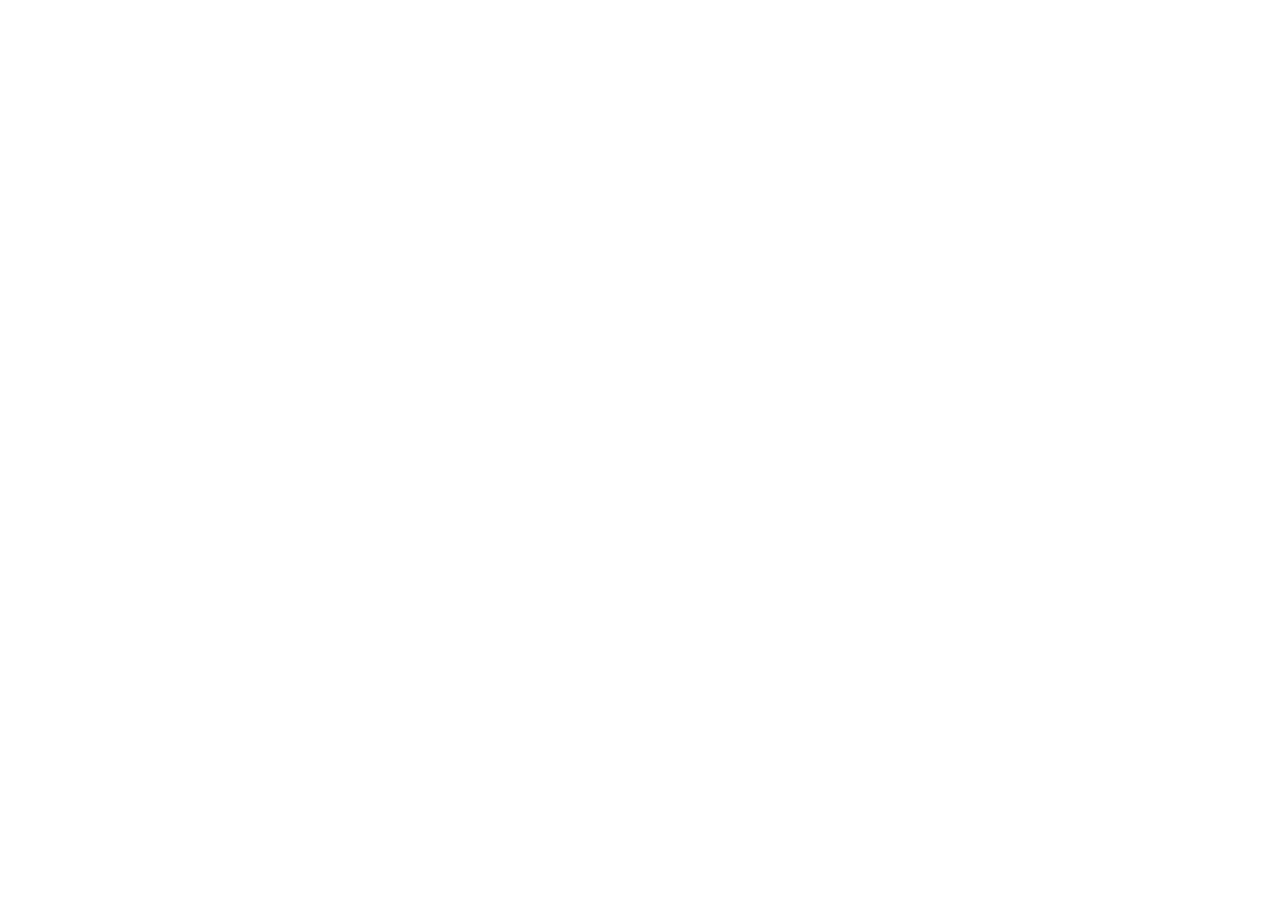
==== commit ea5b5a81: "feat(ui): redesign navigation and sign-in shell" ====
--- a/static/index.html
+++ b/static/index.html
@@ -3,11 +3,11 @@
 <head>
   <meta charset="utf-8">
   <meta name="viewport" content="width=device-width, initial-scale=1">
-  <title>FrameVault — Video dashboard</title>
-  <link rel="stylesheet" href="/static/styles.css?v=20260925-1">
-  <link rel="stylesheet" href="/static/model-picker.css?v=20260923-1">
-  <link rel="stylesheet" href="/static/project.css?v=20260923-1">
-  <link rel="stylesheet" href="/static/history-settings.css?v=20260925-2">
+  <title>FrameVault — Video workspace</title>
+  <link rel="stylesheet" href="/static/styles.css?v=20260928-1">
+  <link rel="stylesheet" href="/static/model-picker.css?v=20260928-1">
+  <link rel="stylesheet" href="/static/project.css?v=20260928-1">
+  <link rel="stylesheet" href="/static/history-settings.css?v=20260928-1">
 </head>
 <body>
   <section id="login-screen" class="login-screen" hidden>
@@ -44,23 +44,23 @@
   </section>
 
   <div id="app-shell" class="app-shell" hidden>
-    <aside class="sidebar">
+    <aside id="workspace-navigation" class="sidebar">
       <div class="brand"><div class="brand-mark small">F</div><span>FrameVault</span></div>
       <nav aria-label="Main navigation">
-        <button class="nav-item active" data-view="overview"><span class="nav-icon">⌂</span>Overview</button>
-        <button class="nav-item" data-view="generate"><span class="nav-icon">＋</span>Generate</button>
-        <button class="nav-item" data-view="history"><span class="nav-icon">▤</span>History</button>
-        <button class="nav-item" data-view="vault"><span class="nav-icon">▣</span>Vault</button>
-        <button class="nav-item" data-view="settings"><span class="nav-icon">⚙</span>Settings</button>
+        <button class="nav-item active" data-view="overview"><span class="nav-icon" aria-hidden="true"><svg viewBox="0 0 18 18"><rect x="2.5" y="2.5" width="5" height="5" rx="1"></rect><rect x="10.5" y="2.5" width="5" height="5" rx="1"></rect><rect x="2.5" y="10.5" width="5" height="5" rx="1"></rect><rect x="10.5" y="10.5" width="5" height="5" rx="1"></rect></svg></span>Overview</button>
+        <button class="nav-item" data-view="generate"><span class="nav-icon" aria-hidden="true"><svg viewBox="0 0 18 18"><path d="M9 3v12M3 9h12"></path></svg></span>Generate</button>
+        <button class="nav-item" data-view="history"><span class="nav-icon" aria-hidden="true"><svg viewBox="0 0 18 18"><circle cx="9" cy="9" r="6.5"></circle><path d="M9 5.5V9l2.5 1.5"></path></svg></span>History</button>
+        <button class="nav-item" data-view="vault"><span class="nav-icon" aria-hidden="true"><svg viewBox="0 0 18 18"><rect x="3" y="7.5" width="12" height="8" rx="1.5"></rect><path d="M5.5 7.5V5a3.5 3.5 0 0 1 7 0v2.5"></path></svg></span>Vault</button>
+        <button class="nav-item" data-view="settings"><span class="nav-icon" aria-hidden="true"><svg viewBox="0 0 18 18"><path d="M3 5h12M3 9h12M3 13h12"></path><circle cx="6" cy="5" r="1.5"></circle><circle cx="11" cy="9" r="1.5"></circle><circle cx="7" cy="13" r="1.5"></circle></svg></span>Settings</button>
       </nav>
-      <div class="sidebar-foot"><span class="status-dot"></span><span>Docker storage active</span></div>
+      <div class="sidebar-foot"><span class="status-dot" aria-hidden="true"></span><span>Private workspace</span></div>
     </aside>
 
     <main class="main">
       <header class="topbar">
-        <button id="menu-button" class="icon-button menu-button" aria-label="Open navigation">☰</button>
-        <div><p class="eyebrow" id="page-kicker">Workspace</p><h1 id="page-title">Overview</h1></div>
-        <div class="account"><div class="avatar">SS</div><div class="account-copy"><strong id="account-name">sujanshrestha</strong><span>Administrator</span></div><button id="logout" class="text-button">Log out</button></div>
+        <button id="menu-button" class="icon-button menu-button" aria-label="Open navigation" aria-controls="workspace-navigation" aria-expanded="false">☰</button>
+        <div><p class="eyebrow" id="page-kicker">Workspace</p><h1 id="page-title" tabindex="-1">Overview</h1></div>
+        <div class="account"><div class="avatar" aria-hidden="true"></div><div class="account-copy"><strong id="account-name">Signed in</strong><span>Private workspace</span></div><button id="logout" class="text-button">Log out</button></div>
       </header>
 
       <div class="content">
@@ -151,7 +151,7 @@
               </div>
               <div id="project-status" hidden>
                 <div id="project-progress-wrap" class="progress-wrap"><div id="project-progress-bar" class="progress-bar"></div></div>
-                <p id="project-status-detail" class="subtle">Preparing your projectâ€¦</p>
+                <p id="project-status-detail" class="subtle">Preparing your project…</p>
                 <div id="project-error" class="alert error" role="alert" hidden></div>
                 <button id="retry-project" class="button secondary" type="button" hidden>Retry project</button>
                 <section id="project-pipeline" class="project-pipeline" aria-labelledby="project-pipeline-title">
@@ -280,6 +280,6 @@
     </main>
   </div>
   <div id="toast" class="toast" role="status" hidden></div>
-  <script src="/static/app.js?v=20260925-2" defer></script>
+  <script src="/static/app.js?v=20260928-1" defer></script>
 </body>
 </html>
--- a/static/styles.css
+++ b/static/styles.css
@@ -1,38 +1,801 @@
-:root{color-scheme:light;font-family:Inter,ui-sans-serif,-apple-system,BlinkMacSystemFont,"Segoe UI",sans-serif;color:#172033;background:#f5f6fa;font-synthesis:none;--ink:#172033;--muted:#697386;--line:#e5e8ef;--panel:#fff;--primary:#6656e8;--primary-dark:#5142ca;--sidebar:#111827;--success:#16845b;--warning:#b76510;--danger:#c23934}*{box-sizing:border-box}body{margin:0;min-height:100vh;background:#f5f6fa}button,input,textarea,select{font:inherit}button{cursor:pointer}button:disabled{cursor:not-allowed;opacity:.55}[hidden]{display:none!important}.login-screen{min-height:100vh;display:grid;place-items:center;padding:24px;background:radial-gradient(circle at 25% 10%,#e9e7ff 0,transparent 30%),#f7f8fb}.login-panel{width:min(100%,420px);padding:40px;background:#fff;border:1px solid var(--line);border-radius:18px;box-shadow:0 24px 70px rgba(30,34,52,.1)}.login-panel h1{font-size:30px;margin:16px 0 8px}.brand-mark{display:grid;place-items:center;width:48px;height:48px;border-radius:14px;background:linear-gradient(145deg,#7c69f2,#5142ca);color:#fff;font-size:22px;font-weight:800;box-shadow:0 8px 22px rgba(102,86,232,.28)}.brand-mark.small{width:34px;height:34px;border-radius:10px;font-size:16px;box-shadow:none}.eyebrow{margin:0 0 5px;text-transform:uppercase;letter-spacing:.12em;font-size:10px;font-weight:750;color:#858ea0}.eyebrow.light{color:#cac6ff}.subtle{color:var(--muted)}.app-shell{min-height:100vh}.sidebar{position:fixed;z-index:20;inset:0 auto 0 0;width:248px;padding:24px 16px;background:var(--sidebar);color:#fff;display:flex;flex-direction:column}.brand{display:flex;align-items:center;gap:11px;padding:0 9px 26px;font-size:17px;font-weight:750}.sidebar nav{display:grid;gap:6px}.nav-item{display:flex;align-items:center;gap:13px;width:100%;padding:11px 13px;border:0;border-radius:9px;background:transparent;color:#9da6b6;text-align:left;font-weight:600}.nav-item:hover{background:#1d2636;color:#fff}.nav-item.active{background:#282e49;color:#fff}.nav-icon{display:grid;place-items:center;width:21px;font-size:19px}.sidebar-foot{display:flex;gap:9px;align-items:center;margin-top:auto;padding:14px 10px 4px;border-top:1px solid #293140;color:#8f99aa;font-size:12px}.status-dot{width:8px;height:8px;border-radius:50%;background:#42c991;box-shadow:0 0 0 4px rgba(66,201,145,.12)}.main{min-height:100vh;margin-left:248px}.topbar{height:82px;padding:0 34px;border-bottom:1px solid var(--line);background:rgba(255,255,255,.94);display:flex;align-items:center;gap:20px;position:sticky;top:0;z-index:10;backdrop-filter:blur(8px)}.topbar h1{font-size:20px;line-height:1;margin:0}.account{display:flex;align-items:center;gap:10px;margin-left:auto}.avatar{display:grid;place-items:center;width:35px;height:35px;border-radius:50%;background:#eeecff;color:#5949d4;font-size:12px;font-weight:800}.account-copy{display:flex;flex-direction:column;font-size:12px}.account-copy span{color:var(--muted);font-size:11px}.content{max-width:1440px;margin:0 auto;padding:32px}.view{display:none}.view.active{display:block}.hero{display:flex;align-items:flex-end;justify-content:space-between;gap:30px;padding:32px 36px;border-radius:16px;background:linear-gradient(120deg,#24213d,#5b4bd2);color:#fff;box-shadow:0 14px 35px rgba(79,65,190,.18)}.hero h2{max-width:660px;margin:5px 0 8px;font-size:clamp(24px,3vw,36px);line-height:1.16;letter-spacing:-.025em}.hero p:not(.eyebrow){margin:0;color:#d8d5f3}.button{display:inline-flex;align-items:center;justify-content:center;gap:8px;min-height:40px;padding:9px 15px;border:1px solid transparent;border-radius:9px;font-weight:700;font-size:13px;text-decoration:none;transition:.18s ease}.button.primary{background:var(--primary);color:#fff}.button.primary:hover{background:var(--primary-dark)}.button.secondary{background:#fff;border-color:#d9dde6;color:#30394b}.button.secondary:hover{background:#f6f7fa}.button.light{background:#fff;color:#34304f;white-space:nowrap}.button.full{width:100%}.text-button{padding:4px;border:0;background:transparent;color:#6556dd;font-weight:700;font-size:12px}.icon-button{border:0;background:transparent}.menu-button{display:none;font-size:20px}.stats-grid{display:grid;grid-template-columns:repeat(4,1fr);gap:16px;margin:22px 0}.stat-card{display:flex;align-items:center;gap:14px;min-height:104px;padding:20px;background:#fff;border:1px solid var(--line);border-radius:13px}.stat-card>div:last-child{display:flex;flex-direction:column;gap:5px}.stat-card span{font-size:12px;color:var(--muted)}.stat-card strong{font-size:24px;letter-spacing:-.03em}.stat-icon{display:grid;place-items:center;width:42px;height:42px;border-radius:11px;font-weight:800}.violet{background:#efedff;color:#6251dd}.green{background:#e7f7f0;color:#16845b}.amber{background:#fff2df;color:#b76510}.blue{background:#e8f2ff;color:#2c6db2}.panel{padding:24px;background:#fff;border:1px solid var(--line);border-radius:14px;box-shadow:0 2px 7px rgba(24,32,50,.025)}.panel-head{display:flex;align-items:flex-start;justify-content:space-between;gap:20px;margin-bottom:22px}.panel-head h2{font-size:16px;margin:0 0 5px}.panel-head p{margin:0;color:var(--muted);font-size:12px}.recent-list{display:grid}.recent-item{display:grid;grid-template-columns:minmax(0,1fr) 170px 100px 90px;align-items:center;gap:16px;padding:14px 2px;border-top:1px solid #eef0f4;font-size:12px}.recent-main{min-width:0}.recent-main strong{display:block;overflow:hidden;text-overflow:ellipsis;white-space:nowrap;margin-bottom:4px}.recent-main span,.meta{color:var(--muted)}.empty{padding:48px 20px;text-align:center;color:var(--muted);font-size:13px}.two-column{display:grid;grid-template-columns:minmax(0,1.05fr) minmax(350px,.95fr);gap:20px}.generator-panel,.status-panel{min-height:640px}.field{margin-bottom:18px}.field label,.label-row label{display:block;margin-bottom:7px;font-size:12px;font-weight:700}.label-row{display:flex;justify-content:space-between}.label-row span,.field small{color:var(--muted);font-size:11px}.field small{display:block;margin-top:6px}input,textarea,select{width:100%;border:1px solid #d5d9e2;border-radius:9px;background:#fff;color:var(--ink);padding:11px 12px;outline:none}textarea{min-height:154px;resize:vertical;line-height:1.55}input:focus,textarea:focus,select:focus{border-color:#7969ec;box-shadow:0 0 0 3px rgba(102,86,232,.12)}.form-grid{display:grid;grid-template-columns:1fr 1fr;gap:14px}.form-error{min-height:16px;margin:6px 0 0;color:var(--danger);font-size:11px}.estimate{display:grid;grid-template-columns:1fr auto;align-items:center;margin:4px 0 20px;padding:14px 15px;border-radius:10px;background:#f7f7fb}.estimate span{font-size:12px;font-weight:650}.estimate strong{font-size:16px;color:#5545cf}.estimate small{grid-column:1/-1;margin-top:4px;color:var(--muted);font-size:10px}.status-empty{display:grid;place-items:center;align-content:center;min-height:475px;text-align:center}.status-empty h3{margin:17px 0 5px;font-size:15px}.status-empty p{max-width:300px;margin:0;color:var(--muted);font-size:12px;line-height:1.6}.status-orb{display:grid;place-items:center;width:70px;height:70px;border-radius:50%;background:#f0eeff;color:#6656e8;box-shadow:0 0 0 12px #faf9ff}.badge{display:inline-flex;align-items:center;padding:5px 9px;border-radius:999px;font-size:10px;font-weight:800;text-transform:capitalize}.badge.neutral{background:#f0f1f4;color:#6b7280}.badge.completed{background:#e7f7f0;color:#16845b}.badge.queued,.badge.processing,.badge.downloading{background:#eeeaff;color:#5e4ed2}.badge.failed,.badge.download_failed{background:#ffeded;color:#b53732}.progress-wrap{height:8px;margin:25px 0 12px;overflow:hidden;border-radius:20px;background:#eceef3}.progress-bar{width:35%;height:100%;background:linear-gradient(90deg,#7766ee,#9a8cff);animation:progress 1.4s infinite ease-in-out}@keyframes progress{0%{transform:translateX(-110%)}100%{transform:translateX(300%)}}.alert{margin:14px 0;padding:12px;border-radius:9px;font-size:12px}.alert.error{background:#fff0ef;color:#a8322f}video{display:block;width:100%;max-height:420px;margin:20px 0 12px;border-radius:11px;background:#10131a}.history-grid{display:grid;grid-template-columns:repeat(3,minmax(0,1fr));gap:16px}.history-card{overflow:hidden;border:1px solid var(--line);border-radius:12px;background:#fff}.history-preview{display:grid;place-items:center;height:170px;background:#161b27;color:#778197}.history-preview video{height:170px;margin:0;border-radius:0;object-fit:cover}.history-body{padding:15px}.history-title{display:-webkit-box;overflow:hidden;min-height:40px;margin:0 0 12px;font-size:13px;line-height:1.5;-webkit-line-clamp:2;-webkit-box-orient:vertical}.history-meta{display:grid;grid-template-columns:1fr 1fr;gap:9px;margin-bottom:14px;font-size:11px}.history-meta span{display:block;color:var(--muted);margin-bottom:2px}.history-actions{display:flex;gap:8px;border-top:1px solid #edf0f4;padding-top:12px}.history-actions .button{flex:1;min-height:34px;padding:7px}.danger-button{border-color:#f0d0ce!important;color:#b53732!important}.settings-grid{display:grid;grid-template-columns:1fr 1fr;gap:20px;align-items:start}.stack{display:grid;gap:2px}.key-display{display:flex;align-items:center;justify-content:space-between;margin-bottom:22px;padding:15px;background:#f7f7fa;border-radius:9px}.key-display span{font-size:11px;color:var(--muted)}.key-display strong{font-family:ui-monospace,SFMono-Regular,Consolas,monospace;font-size:12px}.toast{position:fixed;z-index:100;right:24px;bottom:24px;max-width:360px;padding:13px 16px;border:1px solid var(--line);border-left:4px solid var(--success);border-radius:10px;background:#fff;color:#263044;box-shadow:0 14px 40px rgba(29,36,50,.16);font-size:12px}.toast.error{border-left-color:var(--danger)}@media(prefers-reduced-motion:reduce){*{scroll-behavior:auto!important;animation-duration:.01ms!important;transition-duration:.01ms!important}}@media(max-width:1080px){.stats-grid{grid-template-columns:1fr 1fr}.history-grid{grid-template-columns:1fr 1fr}.two-column,.settings-grid{grid-template-columns:1fr}.generator-panel,.status-panel{min-height:auto}}@media(max-width:760px){.sidebar{transform:translateX(-100%);transition:transform .2s}.sidebar.open{transform:translateX(0);box-shadow:20px 0 50px rgba(0,0,0,.2)}.main{margin-left:0}.menu-button{display:block}.topbar{padding:0 18px}.account-copy{display:none}.content{padding:18px}.hero{align-items:flex-start;flex-direction:column;padding:25px}.stats-grid,.history-grid{grid-template-columns:1fr}.recent-item{grid-template-columns:minmax(0,1fr) 90px}.recent-item>*:nth-child(2),.recent-item>*:nth-child(4){display:none}.panel{padding:18px}.form-grid{grid-template-columns:1fr}.login-panel{padding:30px 24px}}
-/* Durable project generation */
-.mode-switch{display:grid;grid-template-columns:1fr 1fr;gap:4px;padding:4px;margin:0 0 22px;border:1px solid var(--line);border-radius:10px;background:#f7f7fb}.mode-option{padding:9px 11px;border:0;border-radius:7px;background:transparent;color:var(--muted);font-size:12px;font-weight:750}.mode-option:hover{color:var(--ink)}.mode-option.active{background:#fff;color:var(--primary);box-shadow:0 1px 4px rgba(30,34,52,.1)}.field-hint{margin:-6px 0 18px;color:var(--muted);font-size:11px;line-height:1.5}.project-options{display:flex;justify-content:space-between;align-items:center;margin:0 0 18px;padding:12px 13px;border-radius:9px;background:#f7f7fb;color:var(--muted);font-size:11px}.project-options strong{color:var(--ink);font-size:11px}.project-story{padding:13px;margin:2px 0 16px;border:1px solid #eceafc;border-radius:9px;background:#faf9ff;color:#3f396e;font-size:12px;line-height:1.55}.project-story strong{display:block;margin-bottom:5px;color:var(--ink);font-size:11px;text-transform:uppercase;letter-spacing:.06em}.project-scenes{display:grid;gap:8px}.scene-card{padding:12px;border:1px solid var(--line);border-radius:9px;background:#fff}.scene-card.scene-completed{border-color:#cfeee0}.scene-card.scene-failed{border-color:#f2d0ce;background:#fffafa}.scene-head{display:flex;align-items:center;gap:8px}.scene-head strong{font-size:12px}.scene-head .badge{margin-left:auto}.scene-copy{margin:7px 0 0;color:var(--muted);font-size:11px;line-height:1.45}.scene-prompt{margin-top:6px;color:#596273;font-size:10px;line-height:1.4}.scene-retry{margin-top:9px;min-height:29px;padding:5px 10px;font-size:11px}.project-final{margin-top:18px}.project-final video{max-height:360px}.project-history{margin:0 0 20px}.project-history:empty{display:none}.project-history-title{margin:0 0 12px;font-size:13px}.project-history-list{display:grid;gap:9px}.project-history-item{display:flex;align-items:center;gap:12px;padding:11px 12px;border:1px solid var(--line);border-radius:9px}.project-history-item strong{display:block;font-size:12px}.project-history-item p{margin:3px 0 0;color:var(--muted);font-size:11px}.project-history-item .button{margin-left:auto;min-height:31px;padding:6px 10px;font-size:11px;white-space:nowrap}
-
-.provider-actions{display:flex;align-items:center;justify-content:space-between;gap:12px}.provider-caption{margin:-7px 0 14px;color:var(--muted);font-size:11px}.audio-option{display:flex;align-items:center}.checkbox-label{display:inline-flex!important;align-items:center;gap:9px;min-height:42px;margin:0!important;cursor:pointer}.checkbox-label input{width:16px;height:16px;margin:0;accent-color:var(--primary)}
-
-/* Job output uses an operator-style console while surrounding dashboard cards stay light. */
-.progress-bar{width:0;height:100%;background:linear-gradient(90deg,#7766ee,#9a8cff);animation:none;transition:width .25s ease}
-.progress-bar.indeterminate{width:35%!important;animation:progress 1.4s infinite ease-in-out}
-.job-terminal-section{margin:18px 0;padding-top:15px;border-top:1px solid #edf0f4}
-.job-terminal-section .trace-heading{margin-bottom:9px}
-.job-terminal-section h4{margin:0 0 8px;font-size:11px}
-.job-terminal{display:grid;gap:0;max-height:230px;overflow:auto;margin:0;padding:8px 0;list-style:none;border:1px solid #202833;border-radius:9px;background:#101318;color:#d7deea;font:11px/1.5 ui-monospace,SFMono-Regular,Consolas,"Liberation Mono",monospace}
-.terminal-line{display:grid;grid-template-columns:70px minmax(80px,auto) minmax(76px,auto) minmax(0,1fr);gap:9px;padding:5px 10px;border-bottom:1px solid #1e242d;align-items:start}
-.terminal-line:last-child{border-bottom:0}.terminal-line time{color:#8792a3}.terminal-stage{color:#a7b7d2;text-transform:uppercase;font-size:9px;letter-spacing:.04em}.terminal-status{color:#68c995;text-transform:uppercase;font-size:9px}.terminal-failed,.terminal-error,.terminal-warning{color:#ff827d}.terminal-queued,.terminal-processing,.terminal-retry{color:#b7a8ff}.terminal-message{min-width:0;overflow-wrap:anywhere;white-space:pre-wrap;color:#d7deea}.terminal-empty{padding:10px;color:#8792a3}.history-terminal-section{margin:14px 0 0;padding-top:12px}.history-terminal-section .job-terminal{max-height:150px;font-size:10px}.history-terminal-section .terminal-line{grid-template-columns:62px minmax(60px,auto) minmax(65px,auto) minmax(0,1fr);gap:6px;padding:4px 8px}.history-error{overflow-wrap:anywhere}
-.modal-account-list{display:grid;gap:9px;margin-bottom:20px}.modal-account-row{display:flex;align-items:center;justify-content:space-between;gap:12px;padding:13px;border:1px solid var(--line);border-radius:10px;background:#fff}.modal-account-copy{display:grid;gap:4px;min-width:0}.modal-account-copy strong{font-size:12px}.modal-account-copy span{overflow-wrap:anywhere;color:var(--muted);font-size:10px}.modal-account-copy small{color:var(--success);font-size:10px}.modal-account-copy .modal-default-badge{width:max-content;color:var(--success);font-size:9px}.modal-account-actions,.modal-account-form-actions{display:flex;gap:7px;flex-shrink:0}.modal-account-actions .button,.modal-account-form-actions .button{min-height:33px;padding:6px 10px;font-size:11px}.modal-account-form{padding-top:16px;border-top:1px solid #edf0f4}.modal-account-form h3{margin:0 0 8px;font-size:13px}.modal-account-empty{padding:22px 14px;border:1px dashed var(--line);border-radius:9px;font-size:11px}
-@media(max-width:760px){.terminal-line,.history-terminal-section .terminal-line{grid-template-columns:58px minmax(60px,auto) minmax(0,1fr)}.terminal-line .terminal-stage{display:none}.modal-account-row{align-items:flex-start;flex-direction:column}.modal-account-actions{width:100%}.modal-account-actions .button{flex:1}}
-
-.random-prompt-controls{display:grid;gap:9px;margin-top:-5px}.random-prompt-controls label{margin:0}.random-prompt-controls label strong{color:var(--primary)}.random-prompt-controls input[type=range]{height:24px;padding:0;border:0;box-shadow:none;accent-color:var(--primary)}.random-prompt-controls .button{justify-self:start}
-
-.history-preview-empty{align-content:center;gap:8px;text-align:center;font-size:11px}.history-prompt-details{margin:-4px 0 14px;font-size:11px}.history-prompt-details summary{width:max-content;max-width:100%;cursor:pointer;color:var(--primary);font-weight:700}.history-prompt-details p{margin:8px 0 0;white-space:pre-wrap;overflow-wrap:anywhere;color:var(--ink);line-height:1.5}.project-history-list{grid-template-columns:repeat(3,minmax(0,1fr));gap:16px}
-@media(max-width:1080px){.project-history-list{grid-template-columns:repeat(2,minmax(0,1fr))}}
-@media(max-width:760px){.project-history-list{grid-template-columns:1fr}}
-
-.project-history{margin:0 0 28px}
-.project-history-list,.history-grid{grid-template-columns:repeat(2,minmax(0,1fr));gap:18px}
-.history-section-heading{grid-column:1/-1;display:flex;align-items:center;gap:10px;margin:4px 0 0;padding:0 0 11px;border-bottom:1px solid var(--line)}
-.history-section-heading h3{margin:0;font-size:14px;line-height:1.3}
-.history-count{display:grid;place-items:center;min-width:23px;height:23px;padding:0 7px;border-radius:999px;background:#f0eeff;color:var(--primary);font-size:11px;font-weight:750}
-.history-generation-heading{margin-top:8px}
-.history-grid>.empty{grid-column:1/-1}
-.project-history .history-meta>div:first-child strong{color:var(--primary-dark)}
-.history-actions .danger-button{flex:0 0 auto;min-width:78px}
-.danger-button:hover{background:#fff6f5!important;border-color:#e9b9b6!important}
-.history-actions .button:focus-visible{outline:3px solid rgba(102,86,232,.3);outline-offset:2px}
-@media(max-width:1080px){.project-history-list,.history-grid{grid-template-columns:repeat(2,minmax(0,1fr))}}
-@media(max-width:1020px){.project-history-list,.history-grid{grid-template-columns:1fr}}
-@media(max-width:760px){.project-history-list,.history-grid{grid-template-columns:1fr}.history-actions .danger-button{flex:1}}
+:root {
+  color-scheme: light;
+  --ink: #000000;
+  --white: #ffffff;
+  --cloud: #f5f5f7;
+  --rule: #d2d2d7;
+  --muted: #6e6e73;
+  --graphite: #3a3a3c;
+  --accent: var(--ink);
+  --primary: var(--ink);
+  --danger: var(--ink);
+  --success: var(--ink);
+  --line: var(--rule);
+  --radius-control: 8px;
+  --radius-preview: 14px;
+  --radius-panel: 18px;
+  --sidebar-width: 224px;
+  font-family: -apple-system, BlinkMacSystemFont, "SF Pro Text", "Segoe UI", sans-serif;
+  color: var(--ink);
+  background: var(--white);
+  font-synthesis: none;
+  text-rendering: optimizeLegibility;
+}
+
+*,
+*::before,
+*::after {
+  box-sizing: border-box;
+}
+
+html {
+  min-width: 320px;
+  min-height: 100%;
+  background: var(--white);
+  scroll-behavior: smooth;
+}
+
+body {
+  min-width: 320px;
+  min-height: 100vh;
+  margin: 0;
+  background: var(--white);
+  color: var(--ink);
+  font-size: 15px;
+  line-height: 1.5;
+  -webkit-font-smoothing: antialiased;
+}
+
+button,
+input,
+textarea,
+select {
+  font: inherit;
+}
+
+button {
+  color: inherit;
+}
+
+button:disabled {
+  cursor: not-allowed;
+}
+
+[hidden] {
+  display: none !important;
+}
+
+:focus-visible {
+  outline: 2px solid var(--ink);
+  outline-offset: 3px;
+}
+
+h1,
+h2,
+h3,
+h4,
+p {
+  margin-top: 0;
+}
+
+h1,
+h2,
+h3,
+h4 {
+  color: var(--ink);
+  font-weight: 600;
+  letter-spacing: -0.035em;
+}
+
+h1 {
+  margin-bottom: 0;
+  font-size: clamp(28px, 3vw, 38px);
+  line-height: 1.12;
+}
+
+h2 {
+  font-size: 23px;
+  line-height: 1.2;
+}
+
+h3 {
+  font-size: 17px;
+  line-height: 1.3;
+}
+
+p {
+  margin-bottom: 0;
+}
+
+.subtle,
+.meta,
+.eyebrow,
+.field small,
+.field-hint,
+.panel-head p {
+  color: var(--muted);
+}
+
+.eyebrow {
+  margin: 0 0 5px;
+  font-size: 12px;
+  line-height: 1.4;
+}
+
+.subtle {
+  font-size: 14px;
+  line-height: 1.55;
+}
+
+a {
+  color: inherit;
+}
+
+.button {
+  display: inline-flex;
+  min-height: 42px;
+  align-items: center;
+  justify-content: center;
+  gap: 8px;
+  padding: 10px 16px;
+  border: 1px solid var(--ink);
+  border-radius: 999px;
+  background: var(--white);
+  color: var(--ink);
+  font-size: 14px;
+  font-weight: 600;
+  line-height: 1.2;
+  text-align: center;
+  text-decoration: none;
+  cursor: pointer;
+  transition: background-color 140ms ease, color 140ms ease, border-color 140ms ease;
+}
+
+.button:hover:not(:disabled) {
+  background: var(--cloud);
+}
+
+.button.primary {
+  background: var(--ink);
+  color: var(--white);
+}
+
+.button.primary:hover:not(:disabled) {
+  border-color: var(--graphite);
+  background: var(--graphite);
+}
+
+.button.secondary {
+  border-color: var(--rule);
+  background: var(--white);
+}
+
+.button.secondary:hover:not(:disabled) {
+  border-color: var(--ink);
+  background: var(--cloud);
+}
+
+.button.light {
+  border-color: var(--white);
+  background: var(--white);
+  color: var(--ink);
+}
+
+.button.light:hover:not(:disabled) {
+  background: var(--cloud);
+}
+
+.button:disabled {
+  opacity: 0.45;
+}
+
+.button.full {
+  width: 100%;
+}
+
+.text-button {
+  padding: 0;
+  border: 0;
+  background: transparent;
+  color: var(--ink);
+  font-size: 13px;
+  font-weight: 500;
+  text-align: left;
+  text-decoration: underline;
+  text-decoration-color: transparent;
+  text-underline-offset: 3px;
+  cursor: pointer;
+}
+
+.text-button:hover {
+  text-decoration-color: currentColor;
+}
+
+.icon-button {
+  display: inline-grid;
+  width: 40px;
+  height: 40px;
+  place-items: center;
+  border: 1px solid var(--rule);
+  border-radius: 50%;
+  background: var(--white);
+  color: var(--ink);
+  cursor: pointer;
+}
+
+.field {
+  min-width: 0;
+  margin-bottom: 20px;
+}
+
+.field label,
+.label-row label {
+  display: block;
+  margin-bottom: 8px;
+  color: var(--ink);
+  font-size: 14px;
+  font-weight: 600;
+}
+
+.label-row {
+  display: flex;
+  align-items: baseline;
+  justify-content: space-between;
+  gap: 12px;
+}
+
+.label-row span,
+.field small {
+  color: var(--muted);
+  font-size: 12px;
+  line-height: 1.5;
+}
+
+.field small {
+  display: block;
+  margin-top: 7px;
+}
+
+input,
+textarea,
+select {
+  width: 100%;
+  min-height: 44px;
+  padding: 10px 12px;
+  border: 1px solid var(--rule);
+  border-radius: var(--radius-control);
+  background: var(--white);
+  color: var(--ink);
+}
+
+textarea {
+  min-height: 150px;
+  resize: vertical;
+  line-height: 1.55;
+}
+
+input::placeholder,
+textarea::placeholder {
+  color: #8e8e93;
+  opacity: 1;
+}
+
+input:focus,
+textarea:focus,
+select:focus {
+  border-color: var(--ink);
+  outline: 2px solid var(--ink);
+  outline-offset: 2px;
+  box-shadow: none;
+}
+
+input[type="checkbox"],
+input[type="range"] {
+  accent-color: var(--ink);
+}
+
+.form-error {
+  min-height: 16px;
+  margin: 6px 0 0;
+  color: var(--ink);
+  font-size: 12px;
+}
+
+.stack {
+  display: grid;
+  gap: 2px;
+}
+
+.badge {
+  display: inline-flex;
+  min-height: 26px;
+  align-items: center;
+  padding: 4px 9px;
+  border: 1px solid var(--rule);
+  border-radius: 999px;
+  background: var(--cloud);
+  color: var(--graphite);
+  font-size: 11px;
+  font-weight: 600;
+  line-height: 1.2;
+  text-transform: capitalize;
+}
+
+.badge.neutral,
+.badge.completed,
+.badge.queued,
+.badge.processing,
+.badge.downloading,
+.badge.failed,
+.badge.download_failed {
+  border-color: var(--rule);
+  background: var(--cloud);
+  color: var(--graphite);
+}
+
+.empty {
+  padding: 48px 20px;
+  color: var(--muted);
+  font-size: 14px;
+  text-align: center;
+}
+
+.visually-hidden {
+  position: absolute;
+  width: 1px;
+  height: 1px;
+  overflow: hidden;
+  clip: rect(0, 0, 0, 0);
+  white-space: nowrap;
+  clip-path: inset(50%);
+}
+
+video {
+  display: block;
+  width: 100%;
+  max-height: 560px;
+  margin: 20px 0 12px;
+  border-radius: var(--radius-preview);
+  background: var(--ink);
+}
+
+.alert {
+  margin: 14px 0;
+  padding: 12px 14px;
+  border: 1px solid var(--rule);
+  border-radius: var(--radius-control);
+  background: var(--cloud);
+  color: var(--ink);
+  font-size: 13px;
+}
+
+.alert.error {
+  border-color: var(--graphite);
+}
+
+.toast {
+  position: fixed;
+  z-index: 100;
+  right: 24px;
+  bottom: 24px;
+  max-width: min(360px, calc(100vw - 32px));
+  padding: 14px 17px;
+  border: 1px solid var(--rule);
+  border-radius: 12px;
+  background: var(--white);
+  color: var(--ink);
+  box-shadow: 0 8px 30px rgb(0 0 0 / 10%);
+  font-size: 13px;
+}
+
+.login-screen {
+  display: grid;
+  min-height: 100vh;
+  place-items: center;
+  padding: 32px 20px;
+  background: var(--cloud);
+}
+
+.login-panel {
+  width: min(100%, 440px);
+  padding: 40px;
+  border: 1px solid var(--rule);
+  border-radius: var(--radius-panel);
+  background: var(--white);
+}
+
+.brand-mark {
+  display: grid;
+  width: 44px;
+  height: 44px;
+  place-items: center;
+  margin-bottom: 32px;
+  border-radius: 12px;
+  background: var(--ink);
+  color: var(--white);
+  font-size: 23px;
+  font-weight: 650;
+  letter-spacing: -0.08em;
+}
+
+.brand-mark.small {
+  width: 32px;
+  height: 32px;
+  margin: 0;
+  border-radius: 9px;
+  font-size: 17px;
+}
+
+.login-panel h1 {
+  margin: 0 0 10px;
+  font-size: clamp(30px, 7vw, 38px);
+}
+
+.login-panel > div > .subtle {
+  margin-bottom: 28px;
+}
+
+.login-panel .field {
+  margin-bottom: 16px;
+}
+
+.login-panel .login-actions {
+  display: flex;
+  justify-content: flex-end;
+  margin: -3px 0 10px;
+}
+
+.recovery-back {
+  margin: 0 0 28px;
+}
+
+.recovery-command {
+  display: grid;
+  grid-template-columns: 50px minmax(0, 1fr);
+  gap: 8px 12px;
+  margin: 22px 0;
+  padding: 14px;
+  border-radius: var(--radius-control);
+  background: var(--cloud);
+  color: var(--graphite);
+  font-size: 12px;
+}
+
+.recovery-command code {
+  overflow-wrap: anywhere;
+  color: var(--ink);
+  font-size: 11px;
+}
+
+.app-shell {
+  min-height: 100vh;
+}
+
+.sidebar {
+  position: fixed;
+  z-index: 30;
+  inset: 0 auto 0 0;
+  display: flex;
+  width: var(--sidebar-width);
+  flex-direction: column;
+  padding: 28px 16px 20px;
+  border-right: 1px solid var(--rule);
+  background: var(--white);
+}
+
+.brand {
+  display: flex;
+  align-items: center;
+  gap: 11px;
+  margin: 0 8px 52px;
+  color: var(--ink);
+  font-size: 16px;
+  font-weight: 650;
+  letter-spacing: -0.03em;
+}
+
+.sidebar nav {
+  display: grid;
+  gap: 3px;
+}
+
+.nav-item {
+  position: relative;
+  display: flex;
+  width: 100%;
+  min-height: 43px;
+  align-items: center;
+  gap: 12px;
+  padding: 9px 12px;
+  border: 0;
+  border-radius: var(--radius-control);
+  background: transparent;
+  color: var(--muted);
+  font-size: 14px;
+  font-weight: 500;
+  text-align: left;
+  cursor: pointer;
+  transition: background-color 140ms ease, color 140ms ease;
+}
+
+.nav-item:hover {
+  background: var(--cloud);
+  color: var(--ink);
+}
+
+.nav-item.active {
+  background: var(--cloud);
+  color: var(--ink);
+  font-weight: 600;
+}
+
+.nav-item.active::before {
+  position: absolute;
+  top: 12px;
+  bottom: 12px;
+  left: -16px;
+  width: 3px;
+  border-radius: 0 3px 3px 0;
+  background: var(--ink);
+  content: "";
+}
+
+.nav-icon {
+  display: inline-flex;
+  width: 18px;
+  height: 18px;
+  flex: 0 0 18px;
+  align-items: center;
+  justify-content: center;
+  color: currentColor;
+}
+
+.nav-icon svg {
+  width: 18px;
+  height: 18px;
+  fill: none;
+  stroke: currentColor;
+  stroke-linecap: round;
+  stroke-linejoin: round;
+  stroke-width: 1.35;
+}
+
+.sidebar-foot {
+  display: flex;
+  align-items: center;
+  gap: 9px;
+  margin-top: auto;
+  padding: 18px 8px 2px;
+  border-top: 1px solid var(--rule);
+  color: var(--muted);
+  font-size: 12px;
+}
+
+.status-dot {
+  width: 7px;
+  height: 7px;
+  flex: 0 0 7px;
+  border-radius: 50%;
+  background: var(--ink);
+}
+
+.main {
+  min-width: 0;
+  min-height: 100vh;
+  margin-left: var(--sidebar-width);
+  background: var(--white);
+}
+
+.topbar {
+  position: sticky;
+  z-index: 20;
+  top: 0;
+  display: flex;
+  min-height: 124px;
+  align-items: center;
+  gap: 18px;
+  padding: 26px clamp(28px, 5vw, 72px);
+  background: rgb(255 255 255 / 96%);
+  backdrop-filter: blur(18px);
+}
+
+.topbar > div:first-of-type {
+  min-width: 0;
+}
+
+.topbar .eyebrow {
+  margin-bottom: 4px;
+}
+
+.account {
+  display: flex;
+  align-items: center;
+  gap: 12px;
+  margin-left: auto;
+}
+
+.avatar {
+  position: relative;
+  display: grid;
+  width: 34px;
+  height: 34px;
+  flex: 0 0 34px;
+  place-items: center;
+  border: 1px solid var(--rule);
+  border-radius: 50%;
+  background: var(--cloud);
+}
+
+.avatar::before {
+  position: absolute;
+  top: 8px;
+  width: 8px;
+  height: 8px;
+  border-radius: 50%;
+  background: var(--ink);
+  content: "";
+}
+
+.avatar::after {
+  position: absolute;
+  bottom: 6px;
+  width: 15px;
+  height: 8px;
+  border-radius: 9px 9px 5px 5px;
+  background: var(--ink);
+  content: "";
+}
+
+.account-copy {
+  display: grid;
+  gap: 1px;
+  min-width: 0;
+}
+
+.account-copy strong {
+  overflow: hidden;
+  max-width: 180px;
+  color: var(--ink);
+  font-size: 13px;
+  font-weight: 600;
+  text-overflow: ellipsis;
+  white-space: nowrap;
+}
+
+.account-copy span {
+  color: var(--muted);
+  font-size: 11px;
+}
+
+.account .text-button {
+  margin-left: 6px;
+}
+
+.menu-button {
+  display: none;
+  flex: 0 0 40px;
+  font-size: 19px;
+}
+
+.content {
+  width: min(100%, 1500px);
+  margin: 0 auto;
+  padding: 24px clamp(28px, 5vw, 72px) 64px;
+}
+
+.view:not(.active) {
+  display: none;
+}
+
+.view.active {
+  display: block;
+}
+
+.view > h2:first-child {
+  margin-bottom: 26px;
+}
+
+.panel {
+  min-width: 0;
+  padding: 26px;
+  border: 1px solid var(--rule);
+  border-radius: var(--radius-panel);
+  background: var(--white);
+}
+
+.panel-head {
+  display: flex;
+  align-items: flex-start;
+  justify-content: space-between;
+  gap: 18px;
+  margin-bottom: 22px;
+}
+
+.panel-head h2 {
+  margin: 0 0 5px;
+  font-size: 19px;
+}
+
+.panel-head p {
+  font-size: 13px;
+  line-height: 1.5;
+}
+
+@media (max-width: 760px) {
+  :root {
+    --sidebar-width: min(270px, calc(100vw - 48px));
+  }
+
+  .sidebar {
+    transform: translateX(-102%);
+    transition: transform 180ms ease;
+  }
+
+  .sidebar.open {
+    transform: translateX(0);
+    box-shadow: 18px 0 44px rgb(0 0 0 / 12%);
+  }
+
+  .main {
+    margin-left: 0;
+  }
+
+  .topbar {
+    min-height: 92px;
+    gap: 13px;
+    padding: 16px 20px;
+  }
+
+  .menu-button {
+    display: inline-grid;
+  }
+
+  .topbar h1 {
+    font-size: 28px;
+  }
+
+  .topbar .eyebrow {
+    font-size: 11px;
+  }
+
+  .content {
+    padding: 20px 20px 48px;
+  }
+
+  .panel {
+    padding: 20px;
+  }
+}
+
+@media (max-width: 520px) {
+  .account {
+    gap: 8px;
+  }
+
+  .account-copy {
+    display: none;
+  }
+
+  .account .text-button {
+    margin-left: 0;
+  }
+
+  .avatar {
+    display: none;
+  }
+
+  .login-panel {
+    padding: 30px 24px;
+  }
+}
+
+@media (prefers-reduced-motion: reduce) {
+  *,
+  *::before,
+  *::after {
+    scroll-behavior: auto !important;
+    animation-duration: 0.01ms !important;
+    animation-iteration-count: 1 !important;
+    transition-duration: 0.01ms !important;
+  }
+}
--- a/static/model-picker.css
+++ b/static/model-picker.css
@@ -16,52 +16,58 @@
 }
 
 .model-trigger {
+  display: flex;
+  align-items: center;
   width: 100%;
-  min-height: 58px;
-  display: flex;
-  align-items: center;
+  min-height: 60px;
   gap: 12px;
-  padding: 9px 12px;
-  border: 1px solid #d5d9e2;
-  border-radius: 10px;
-  background: #fff;
-  color: var(--ink);
+  padding: 10px 13px;
+  border: 1px solid var(--rule, #d2d2d7);
+  border-radius: 12px;
+  background: var(--white, #fff);
+  color: var(--ink, #000);
   text-align: left;
   outline: none;
-  transition: border-color .18s ease, box-shadow .18s ease;
+  transition: border-color .16s ease, background .16s ease;
 }
 
 .model-trigger:hover:not(:disabled) {
-  border-color: #b8beca;
+  border-color: var(--muted, #6e6e73);
+  background: var(--cloud, #f5f5f7);
 }
 
 .model-trigger:focus-visible,
 .model-picker.open .model-trigger {
-  border-color: #7969ec;
-  box-shadow: 0 0 0 3px rgba(102, 86, 232, .12);
+  border-color: var(--ink, #000);
+  box-shadow: 0 0 0 3px rgba(0, 0, 0, .16);
+}
+
+.model-trigger:disabled {
+  background: var(--cloud, #f5f5f7);
+  color: var(--muted, #6e6e73);
 }
 
 .model-trigger-content {
   display: flex;
+  flex: 1;
   align-items: center;
+  min-width: 0;
   gap: 10px;
-  min-width: 0;
-  flex: 1;
 }
 
 .model-placeholder {
-  color: #7a8394;
+  color: var(--muted, #6e6e73);
   font-size: 13px;
 }
 
 .model-chevron {
   width: 8px;
   height: 8px;
-  margin: 0 3px 4px 10px;
-  border-right: 2px solid #81899a;
-  border-bottom: 2px solid #81899a;
+  margin: 0 4px 4px 10px;
+  border-right: 1.5px solid var(--graphite, #3a3a3c);
+  border-bottom: 1.5px solid var(--graphite, #3a3a3c);
   transform: rotate(45deg);
-  transition: transform .18s ease;
+  transition: transform .16s ease;
 }
 
 .model-picker.open .model-chevron {
@@ -72,99 +78,119 @@
 .model-menu {
   position: absolute;
   z-index: 30;
-  top: calc(100% + 6px);
+  top: calc(100% + 8px);
+  right: 0;
   left: 0;
-  right: 0;
-  max-height: 300px;
+  max-height: 316px;
   overflow-y: auto;
   padding: 6px;
-  border: 1px solid #dfe2e9;
-  border-radius: 12px;
-  background: #fff;
-  box-shadow: 0 16px 40px rgba(24, 32, 50, .14);
+  border: 1px solid var(--rule, #d2d2d7);
+  border-radius: 14px;
+  background: var(--white, #fff);
+  box-shadow: 0 18px 44px rgba(0, 0, 0, .14);
+  scrollbar-color: var(--muted, #6e6e73) transparent;
+  scrollbar-width: thin;
 }
 
 .model-option {
+  display: grid;
+  grid-template-columns: 36px minmax(0, 1fr) auto;
+  align-items: center;
   width: 100%;
-  display: grid;
-  grid-template-columns: 34px minmax(0, 1fr) auto;
-  align-items: center;
-  gap: 10px;
-  padding: 9px;
+  gap: 11px;
+  padding: 10px;
   border: 0;
-  border-radius: 8px;
+  border-radius: 10px;
   background: transparent;
-  color: var(--ink);
+  color: var(--ink, #000);
   text-align: left;
 }
 
 .model-option:hover,
 .model-option:focus-visible {
-  background: #f5f4ff;
+  background: var(--cloud, #f5f5f7);
   outline: none;
 }
 
+.model-option:focus-visible {
+  box-shadow: inset 0 0 0 2px var(--ink, #000);
+}
+
 .model-option[aria-selected="true"] {
-  background: #efedff;
+  background: var(--ink, #000);
+  color: var(--white, #fff);
+}
+
+.model-option[aria-selected="true"]:focus-visible {
+  box-shadow: inset 0 0 0 2px var(--white, #fff);
 }
 
 .model-option-copy {
+  display: flex;
+  flex-direction: column;
   min-width: 0;
-  display: flex;
-  flex-direction: column;
-  gap: 2px;
+  gap: 3px;
 }
 
 .model-option-copy strong {
   overflow: hidden;
-  color: #222a3b;
-  font-size: 12px;
-  font-weight: 750;
+  color: inherit;
+  font-size: 13px;
+  font-weight: 650;
   text-overflow: ellipsis;
   white-space: nowrap;
 }
 
 .model-option-copy span {
-  color: var(--muted);
-  font-size: 10px;
+  color: var(--muted, #6e6e73);
+  font-size: 11px;
+}
+
+.model-option[aria-selected="true"] .model-option-copy span {
+  color: rgba(255, 255, 255, .72);
 }
 
 .model-option-price {
-  color: #4f46b8;
-  font-size: 10px;
-  font-weight: 750;
+  color: var(--graphite, #3a3a3c);
+  font-size: 11px;
+  font-weight: 650;
   white-space: nowrap;
+}
+
+.model-option[aria-selected="true"] .model-option-price {
+  color: var(--white, #fff);
 }
 
 .provider-mark {
   display: grid;
   place-items: center;
-  width: 34px;
-  height: 34px;
-  border: 1px solid rgba(17, 24, 39, .08);
-  border-radius: 9px;
-  background: #f3f4f6;
-  color: #374151;
+  width: 36px;
+  height: 36px;
+  border: 1px solid var(--rule, #d2d2d7);
+  border-radius: 10px;
+  background: var(--cloud, #f5f5f7);
+  color: var(--graphite, #3a3a3c);
   font-size: 10px;
-  font-weight: 850;
-  letter-spacing: -.03em;
-}
-
-.provider-mark.google { background: linear-gradient(135deg, #edf4ff, #fff3e7); color: #4285f4; }
-.provider-mark.openai { background: #edf8f5; color: #0d7a68; }
-.provider-mark.minimax { background: #fff0f2; color: #e5445d; }
-.provider-mark.bytedance { background: #eef4ff; color: #315be8; }
-.provider-mark.kling { background: #f0efff; color: #6757d9; }
-.provider-mark.luma { background: #f1f2f5; color: #171b24; }
-.provider-mark.runway { background: #eefcff; color: #067b91; }
-.model-trigger .provider-mark { flex: 0 0 auto; }
-.model-trigger .model-option-copy strong { font-size: 13px; }
-.model-trigger .model-option-copy span { font-size: 10px; }
-
-@media (max-width: 520px) {
-  .model-option { grid-template-columns: 34px minmax(0, 1fr); }
-  .model-option-price { grid-column: 2; }
-  .model-menu { max-height: 260px; }
+  font-weight: 750;
+  letter-spacing: -.02em;
+}
+
+.model-option[aria-selected="true"] .provider-mark {
+  border-color: var(--white, #fff);
+  background: var(--white, #fff);
+  color: var(--ink, #000);
+}
+
+.model-trigger .provider-mark {
+  flex: 0 0 auto;
+}
+
+.model-trigger .model-option-copy strong {
+  font-size: 13px;
+}
+
+.model-trigger .model-option-copy span {
+  font-size: 11px;
 }
 
 .login-actions {
@@ -185,26 +211,25 @@
 .recovery-command {
   display: grid;
   grid-template-columns: auto minmax(0, 1fr);
-  gap: 7px 10px;
+  gap: 8px 12px;
   margin: 18px 0 22px;
-  padding: 12px;
-  border: 1px solid var(--line);
-  border-radius: 9px;
-  background: #f7f7fa;
+  padding: 13px;
+  border: 1px solid var(--rule, #d2d2d7);
+  border-radius: 12px;
+  background: var(--cloud, #f5f5f7);
 }
 
 .recovery-command span {
-  color: var(--muted);
-  font-size: 10px;
-  font-weight: 700;
-  text-transform: uppercase;
+  color: var(--muted, #6e6e73);
+  font-size: 11px;
+  font-weight: 600;
 }
 
 .recovery-command code {
   min-width: 0;
   overflow-wrap: anywhere;
-  color: #343b4d;
-  font: 10px/1.45 ui-monospace, SFMono-Regular, Consolas, monospace;
+  color: var(--graphite, #3a3a3c);
+  font: 11px/1.5 ui-monospace, SFMono-Regular, Consolas, monospace;
 }
 
 #recovery-code {
@@ -212,3 +237,24 @@
   letter-spacing: .08em;
   text-transform: uppercase;
 }
+
+@media (max-width: 520px) {
+  .model-option {
+    grid-template-columns: 36px minmax(0, 1fr);
+  }
+
+  .model-option-price {
+    grid-column: 2;
+  }
+
+  .model-menu {
+    max-height: 268px;
+  }
+}
+
+@media (prefers-reduced-motion: reduce) {
+  .model-trigger,
+  .model-chevron {
+    transition: none;
+  }
+}
--- a/static/project.css
+++ b/static/project.css
@@ -1,48 +1,59 @@
+/* Project progress remains operational, but uses a quiet monochrome hierarchy. */
 .scene-progress-label {
-  color: var(--muted);
-  font-size: 10px;
-  font-weight: 700;
+  color: var(--muted, #6e6e73);
+  font-size: 12px;
+  font-weight: 600;
+  font-variant-numeric: tabular-nums;
 }
 
 .scene-progress {
-  height: 5px;
-  margin-top: 9px;
+  height: 4px;
+  margin-top: 10px;
   overflow: hidden;
-  border-radius: 99px;
-  background: #eceef3;
+  border-radius: 999px;
+  background: var(--cloud, #f5f5f7);
 }
 
 .scene-progress-bar {
   height: 100%;
   border-radius: inherit;
-  background: linear-gradient(90deg, #7766ee, #9a8cff);
-  transition: width 0.25s ease;
+  background: var(--ink, #000);
+  transition: width .2s ease;
+}
+
+.project-pipeline,
+.project-trace {
+  margin-top: 24px;
+  padding-top: 20px;
+  border-top: 1px solid var(--rule, #d2d2d7);
 }
 
 .project-pipeline {
-  margin: 20px 0 18px;
-  padding-top: 17px;
-  border-top: 1px solid #edf0f4;
+  margin-bottom: 20px;
 }
 
 .trace-heading {
   display: flex;
   align-items: baseline;
   justify-content: space-between;
-  gap: 12px;
-  margin-bottom: 10px;
+  gap: 16px;
+  margin-bottom: 13px;
 }
 
 .trace-heading h3 {
   margin: 0;
-  font-size: 12px;
+  color: var(--ink, #000);
+  font-size: 14px;
+  font-weight: 650;
+  letter-spacing: -.01em;
 }
 
 .trace-heading p,
 .trace-caption {
   margin: 3px 0 0;
-  color: var(--muted);
-  font-size: 10px;
+  color: var(--muted, #6e6e73);
+  font-size: 12px;
+  line-height: 1.4;
 }
 
 .pipeline-list {
@@ -56,18 +67,18 @@
 .pipeline-item {
   position: relative;
   display: grid;
-  grid-template-columns: 22px minmax(0, 1fr);
-  gap: 9px;
-  min-height: 52px;
+  grid-template-columns: 26px minmax(0, 1fr);
+  min-height: 58px;
+  gap: 11px;
 }
 
 .pipeline-item:not(:last-child)::before {
   position: absolute;
-  top: 20px;
+  top: 24px;
   bottom: 0;
-  left: 10px;
+  left: 12px;
   width: 1px;
-  background: #e2e5ec;
+  background: var(--rule, #d2d2d7);
   content: "";
 }
 
@@ -75,124 +86,210 @@
   z-index: 1;
   display: grid;
   place-items: center;
-  width: 21px;
-  height: 21px;
-  border: 1px solid #dfe2e9;
+  width: 25px;
+  height: 25px;
+  border: 1px solid var(--rule, #d2d2d7);
   border-radius: 50%;
-  background: #fff;
-  color: #8991a0;
-  font-size: 11px;
-  font-weight: 800;
+  background: var(--white, #fff);
+  color: var(--muted, #6e6e73);
+  font-size: 11px;
+  font-weight: 700;
 }
 
 .pipeline-completed .pipeline-marker {
-  border-color: #b9e5d1;
-  background: #e7f7f0;
-  color: var(--success);
+  border-color: var(--ink, #000);
+  background: var(--ink, #000);
+  color: var(--white, #fff);
 }
 
 .pipeline-processing .pipeline-marker,
 .pipeline-queued .pipeline-marker {
-  border-color: #d6cffd;
-  background: #f1efff;
-  color: var(--primary);
+  border-color: var(--graphite, #3a3a3c);
+  background: var(--cloud, #f5f5f7);
+  color: var(--graphite, #3a3a3c);
 }
 
 .pipeline-failed .pipeline-marker,
 .pipeline-download_failed .pipeline-marker {
-  border-color: #f0c3c0;
-  background: #ffeded;
-  color: var(--danger);
+  border-color: var(--graphite, #3a3a3c);
+  background: var(--graphite, #3a3a3c);
+  color: var(--white, #fff);
 }
 
 .pipeline-copy {
   min-width: 0;
-  padding: 1px 0 13px;
+  padding: 2px 0 16px;
 }
 
 .pipeline-title {
   display: flex;
   align-items: center;
-  gap: 7px;
-  min-height: 21px;
+  min-height: 25px;
+  gap: 9px;
 }
 
 .pipeline-title strong {
-  font-size: 11px;
+  color: var(--ink, #000);
+  font-size: 13px;
+  font-weight: 650;
 }
 
 .pipeline-title .badge {
   margin-left: auto;
-  padding: 3px 7px;
-  font-size: 9px;
+  padding: 4px 8px;
+  border: 1px solid var(--rule, #d2d2d7);
+  border-radius: 999px;
+  background: var(--cloud, #f5f5f7);
+  color: var(--graphite, #3a3a3c);
+  font-size: 11px;
+  font-weight: 600;
 }
 
 .pipeline-copy p {
-  margin: 3px 0 0;
-  color: var(--muted);
-  font-size: 10px;
-  line-height: 1.45;
+  margin: 4px 0 0;
+  color: var(--muted, #6e6e73);
+  font-size: 12px;
+  line-height: 1.5;
 }
 
 .pipeline-meta {
   display: block;
-  margin-top: 4px;
-  color: #8a92a0;
-  font-size: 9px;
+  margin-top: 5px;
+  color: var(--muted, #6e6e73);
+  font-size: 11px;
+  font-variant-numeric: tabular-nums;
 }
 
 .pipeline-error {
-  margin-top: 5px;
-  color: var(--danger);
-  font-size: 10px;
-  line-height: 1.4;
+  margin-top: 6px;
+  color: var(--graphite, #3a3a3c);
+  font-size: 12px;
+  font-weight: 600;
+  line-height: 1.45;
 }
 
 .pipeline-event-details {
-  margin-top: 5px;
-  font-size: 10px;
+  margin-top: 7px;
+  font-size: 12px;
 }
 
 .pipeline-event-details summary {
-  color: var(--primary);
+  color: var(--ink, #000);
   cursor: pointer;
-  font-weight: 700;
-}
-
-.project-trace {
-  margin-top: 20px;
-  padding-top: 17px;
-  border-top: 1px solid #edf0f4;
-}
-
-.project-trace > .trace-heading {
-  margin-bottom: 11px;
+  font-weight: 600;
+}
+
+.project-story {
+  margin: 20px 0;
+  padding: 16px;
+  border: 1px solid var(--rule, #d2d2d7);
+  border-radius: 14px;
+  background: var(--cloud, #f5f5f7);
+  color: var(--graphite, #3a3a3c);
+  font-size: 13px;
+  line-height: 1.55;
+}
+
+.project-story strong {
+  display: block;
+  margin-bottom: 6px;
+  color: var(--ink, #000);
+  font-size: 13px;
+  font-weight: 650;
+}
+
+.project-scenes {
+  display: grid;
+  gap: 10px;
+}
+
+.scene-card {
+  padding: 15px;
+  border: 1px solid var(--rule, #d2d2d7);
+  border-radius: 14px;
+  background: var(--white, #fff);
+}
+
+.scene-card.scene-completed {
+  border-color: var(--ink, #000);
+}
+
+.scene-card.scene-failed,
+.scene-card.scene-download_failed {
+  border-color: var(--graphite, #3a3a3c);
+  background: var(--cloud, #f5f5f7);
+}
+
+.scene-head {
+  display: flex;
+  align-items: center;
+  gap: 9px;
+}
+
+.scene-head strong {
+  color: var(--ink, #000);
+  font-size: 13px;
+  font-weight: 650;
+}
+
+.scene-head .badge {
+  margin-left: auto;
+}
+
+.scene-copy,
+.scene-prompt {
+  margin: 9px 0 0;
+  color: var(--graphite, #3a3a3c);
+  font-size: 12px;
+  line-height: 1.5;
+}
+
+.scene-prompt {
+  color: var(--muted, #6e6e73);
+}
+
+.scene-retry {
+  margin-top: 12px;
+  min-height: 34px;
+  padding: 6px 11px;
+  font-size: 12px;
+}
+
+.project-final {
+  margin-top: 22px;
+}
+
+.project-final video {
+  max-height: 360px;
+  border: 1px solid var(--rule, #d2d2d7);
+  border-radius: 14px;
+  background: var(--ink, #000);
 }
 
 .trace-sections {
   display: grid;
-  gap: 7px;
+  gap: 9px;
 }
 
 .trace-section {
   overflow: hidden;
-  border: 1px solid var(--line);
-  border-radius: 8px;
-  background: #fff;
+  border: 1px solid var(--rule, #d2d2d7);
+  border-radius: 12px;
+  background: var(--white, #fff);
 }
 
 .trace-section summary {
   display: flex;
   align-items: center;
   justify-content: space-between;
-  gap: 9px;
-  min-height: 37px;
-  padding: 9px 11px;
-  color: var(--ink);
+  min-height: 44px;
+  gap: 10px;
+  padding: 10px 13px;
+  color: var(--ink, #000);
   cursor: pointer;
   list-style: none;
-  font-size: 11px;
-  font-weight: 700;
+  font-size: 13px;
+  font-weight: 600;
 }
 
 .trace-section summary::-webkit-details-marker {
@@ -200,10 +297,11 @@
 }
 
 .trace-section summary::before {
-  width: 12px;
-  color: var(--muted);
+  width: 14px;
+  color: var(--graphite, #3a3a3c);
   content: "+";
-  font-size: 15px;
+  font-size: 16px;
+  font-weight: 400;
   line-height: 1;
 }
 
@@ -213,7 +311,7 @@
 
 .trace-section summary:focus-visible,
 .pipeline-event-details summary:focus-visible {
-  outline: 2px solid var(--primary);
+  outline: 2px solid var(--ink, #000);
   outline-offset: -2px;
 }
 
@@ -224,9 +322,9 @@
 .trace-section-meta {
   overflow: hidden;
   max-width: 58%;
-  color: var(--muted);
-  font-size: 9px;
-  font-weight: 500;
+  color: var(--muted, #6e6e73);
+  font-size: 11px;
+  font-weight: 400;
   text-overflow: ellipsis;
   white-space: nowrap;
 }
@@ -234,9 +332,9 @@
 .trace-section-body {
   display: grid;
   gap: 10px;
-  padding: 0 11px 11px;
-  border-top: 1px solid #f0f1f4;
-  background: #fcfcfd;
+  padding: 0 13px 13px;
+  border-top: 1px solid var(--rule, #d2d2d7);
+  background: var(--cloud, #f5f5f7);
 }
 
 .trace-field {
@@ -245,19 +343,17 @@
 
 .trace-label {
   display: block;
-  margin: 9px 0 4px;
-  color: var(--muted);
-  font-size: 9px;
-  font-weight: 750;
-  letter-spacing: .02em;
-  text-transform: uppercase;
+  margin: 11px 0 4px;
+  color: var(--muted, #6e6e73);
+  font-size: 11px;
+  font-weight: 600;
 }
 
 .trace-value,
 .trace-code {
   margin: 0;
-  color: #394254;
-  font-size: 10px;
+  color: var(--graphite, #3a3a3c);
+  font-size: 12px;
   line-height: 1.55;
   white-space: pre-wrap;
   overflow-wrap: anywhere;
@@ -266,15 +362,28 @@
 .trace-code {
   max-height: 240px;
   overflow: auto;
-  padding: 9px;
-  border: 1px solid #e8eaf0;
-  border-radius: 6px;
-  background: #f7f7fa;
+  padding: 10px;
+  border: 1px solid var(--rule, #d2d2d7);
+  border-radius: 9px;
+  background: var(--white, #fff);
   font-family: ui-monospace, SFMono-Regular, Consolas, monospace;
-  font-size: 9px;
+  font-size: 11px;
 }
 
 @media (max-width: 760px) {
+  .pipeline-item {
+    grid-template-columns: 24px minmax(0, 1fr);
+  }
+
+  .pipeline-marker {
+    width: 23px;
+    height: 23px;
+  }
+
+  .pipeline-item:not(:last-child)::before {
+    left: 11px;
+  }
+
   .trace-section-meta {
     max-width: 42%;
   }
@@ -283,3 +392,9 @@
     flex-shrink: 0;
   }
 }
+
+@media (prefers-reduced-motion: reduce) {
+  .scene-progress-bar {
+    transition: none;
+  }
+}
--- a/static/history-settings.css
+++ b/static/history-settings.css
@@ -496,6 +496,7 @@
 .vault-player-dialog{width:min(820px,calc(100vw - 28px));max-width:none;max-height:calc(100vh - 28px);padding:0;border:0;border-radius:14px;background:#fff;color:var(--ink);box-shadow:0 28px 80px rgba(8,12,24,.35)}
 .vault-player-dialog::backdrop{background:rgba(17,21,36,.78)}
 .vault-player-head{display:flex;align-items:center;justify-content:space-between;gap:14px;padding:16px 18px}
+.vault-player-actions{display:flex;align-items:center;gap:8px}
 .vault-player-head h2{overflow:hidden;margin:0;font-size:14px;text-overflow:ellipsis;white-space:nowrap}
 .vault-player-dialog video{width:100%;max-height:calc(100vh - 90px);margin:0;border-radius:0;background:#0c0f18}
 .vault-player-dialog button:focus-visible{outline:3px solid rgba(102,86,232,.42);outline-offset:3px}
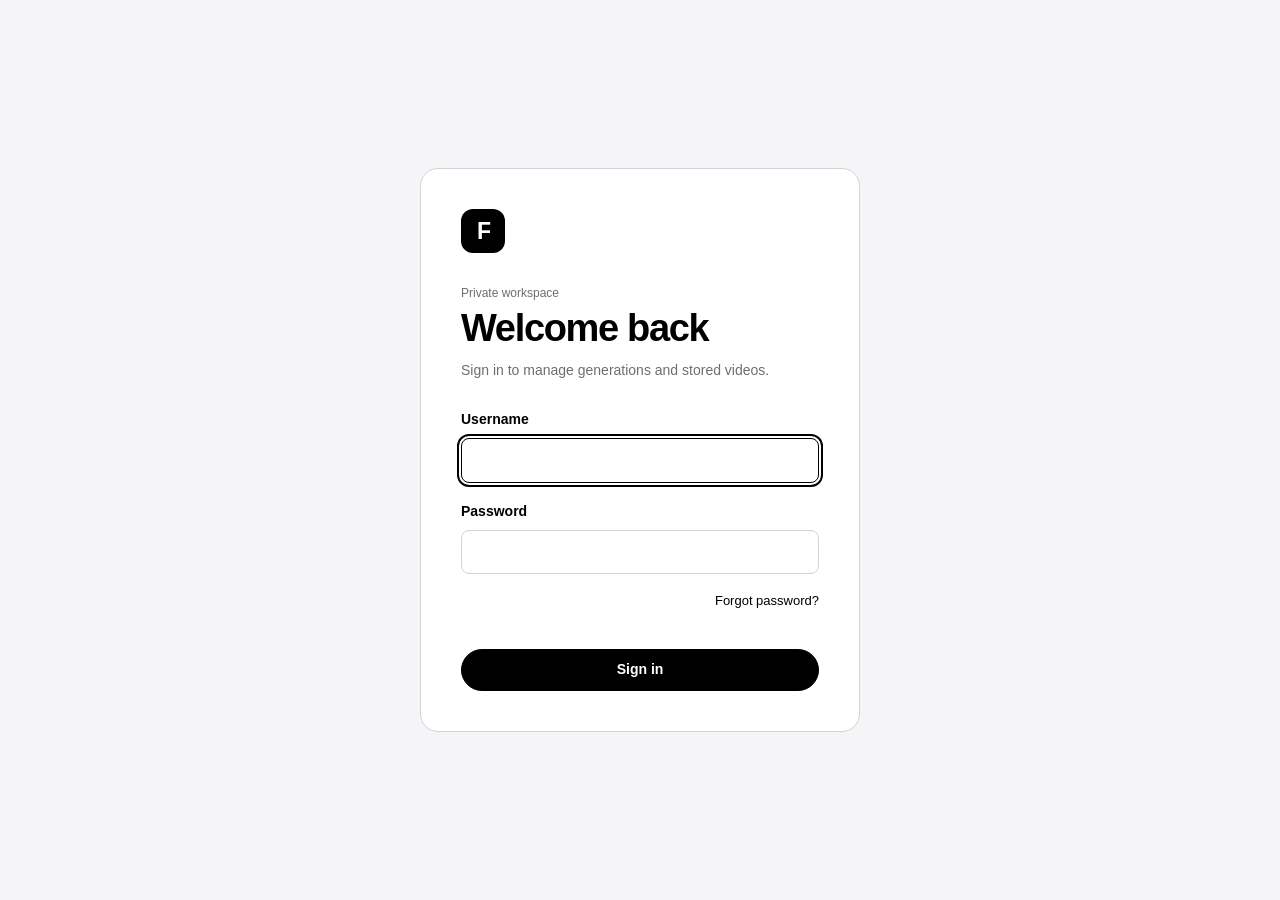
==== commit 6b1d3dc2: "feat(ui): redesign video creation workspace" ====
--- a/static/index.html
+++ b/static/index.html
@@ -47,7 +47,7 @@
     <aside id="workspace-navigation" class="sidebar">
       <div class="brand"><div class="brand-mark small">F</div><span>FrameVault</span></div>
       <nav aria-label="Main navigation">
-        <button class="nav-item active" data-view="overview"><span class="nav-icon" aria-hidden="true"><svg viewBox="0 0 18 18"><rect x="2.5" y="2.5" width="5" height="5" rx="1"></rect><rect x="10.5" y="2.5" width="5" height="5" rx="1"></rect><rect x="2.5" y="10.5" width="5" height="5" rx="1"></rect><rect x="10.5" y="10.5" width="5" height="5" rx="1"></rect></svg></span>Overview</button>
+        <button class="nav-item active" data-view="overview" aria-current="page"><span class="nav-icon" aria-hidden="true"><svg viewBox="0 0 18 18"><rect x="2.5" y="2.5" width="5" height="5" rx="1"></rect><rect x="10.5" y="2.5" width="5" height="5" rx="1"></rect><rect x="2.5" y="10.5" width="5" height="5" rx="1"></rect><rect x="10.5" y="10.5" width="5" height="5" rx="1"></rect></svg></span>Overview</button>
         <button class="nav-item" data-view="generate"><span class="nav-icon" aria-hidden="true"><svg viewBox="0 0 18 18"><path d="M9 3v12M3 9h12"></path></svg></span>Generate</button>
         <button class="nav-item" data-view="history"><span class="nav-icon" aria-hidden="true"><svg viewBox="0 0 18 18"><circle cx="9" cy="9" r="6.5"></circle><path d="M9 5.5V9l2.5 1.5"></path></svg></span>History</button>
         <button class="nav-item" data-view="vault"><span class="nav-icon" aria-hidden="true"><svg viewBox="0 0 18 18"><rect x="3" y="7.5" width="12" height="8" rx="1.5"></rect><path d="M5.5 7.5V5a3.5 3.5 0 0 1 7 0v2.5"></path></svg></span>Vault</button>
@@ -66,17 +66,21 @@
       <div class="content">
         <section class="view active" data-page="overview">
           <div class="hero">
-            <div><p class="eyebrow light">AI video workspace</p><h2>Create, track, and protect every generation.</h2><p>Your files remain inside your private Docker volume.</p></div>
-            <button class="button light" data-go="generate">Create video <span>→</span></button>
-          </div>
-          <div class="stats-grid">
-            <article class="stat-card"><div class="stat-icon violet">▤</div><div><span>Total generations</span><strong id="stat-total">0</strong></div></article>
-            <article class="stat-card"><div class="stat-icon green">✓</div><div><span>Completed</span><strong id="stat-completed">0</strong></div></article>
-            <article class="stat-card"><div class="stat-icon amber">◷</div><div><span>In progress</span><strong id="stat-active">0</strong></div></article>
-            <article class="stat-card"><div class="stat-icon blue">$</div><div><span>Total cost</span><strong id="stat-cost">$0.00</strong></div></article>
-          </div>
-          <section class="panel">
-            <div class="panel-head"><div><h2>Recent generations</h2><p>Latest activity from your workspace</p></div><button class="text-button" data-go="history">View all →</button></div>
+            <div class="hero-copy"><p class="eyebrow light">Video workspace</p><h2>Turn a topic into a video.</h2><p>Generate one clip or build a 30-second Short from five connected scenes.</p><button class="button light" data-go="generate">Create video</button></div>
+            <div class="hero-facts" role="group" aria-label="30-second project format">
+              <div><strong>30 sec</strong><span>Finished project</span></div>
+              <div><strong>5 × 6 sec</strong><span>Connected scenes</span></div>
+              <div><strong>9:16</strong><span>Vertical output</span></div>
+            </div>
+          </div>
+          <section class="stats-grid" aria-label="Workspace activity">
+            <article class="stat-card"><span>Total generations</span><strong id="stat-total">0</strong></article>
+            <article class="stat-card"><span>Completed</span><strong id="stat-completed">0</strong></article>
+            <article class="stat-card"><span>In progress</span><strong id="stat-active">0</strong></article>
+            <article class="stat-card"><span>Provider-reported cost</span><strong id="stat-cost">$0.00</strong></article>
+          </section>
+          <section class="panel overview-recent" aria-labelledby="recent-heading">
+            <div class="panel-head"><div><h2 id="recent-heading">Recent generations</h2><p>Your latest completed and active work</p></div><button class="text-button" data-go="history">View history</button></div>
             <div id="recent-list" class="recent-list"><div class="empty">No generations yet.</div></div>
           </section>
         </section>
@@ -84,17 +88,17 @@
         <section class="view" data-page="generate">
           <div class="two-column">
             <section class="panel generator-panel">
-              <div class="panel-head"><div><h2>New generation</h2><p>Configure your video request</p></div></div>
+              <div class="panel-head"><div><h2>New video</h2><p>Choose a format, add your idea, and set the output.</p></div></div>
               <div id="generation-mode" class="mode-switch" role="tablist" aria-label="Generation type">
                 <button class="mode-option active" type="button" data-mode="project" role="tab" aria-selected="true">30-second project</button>
                 <button class="mode-option" type="button" data-mode="single" role="tab" aria-selected="false">Single clip</button>
               </div>
               <form id="generator-form" novalidate>
                 <div id="project-inputs">
-                  <div class="field"><div class="label-row"><label for="project-topic">Topic or story idea</label><span>Auto-scripted</span></div><textarea id="project-topic" rows="7" placeholder="What should this 30-second Short be about?" required></textarea><p id="project-topic-error" class="form-error"></p></div>
-                  <p class="field-hint">We generate the story, full script, and five connected six-second scenes automatically.</p>
-                </div>
-                <div class="field"><div class="label-row"><label for="prompt">Prompt</label><span id="prompt-count">0 / 4000</span></div><textarea id="prompt" rows="7" placeholder="Describe the scene, movement, lighting, and mood…" required></textarea><p id="prompt-error" class="form-error"></p></div>
+                  <div class="field"><div class="label-row"><label for="project-topic">Topic or story idea</label><span>Auto-scripted</span></div><textarea id="project-topic" rows="7" placeholder="What should this 30-second Short be about?" aria-describedby="project-topic-note project-topic-error" required></textarea><p id="project-topic-error" class="form-error" role="alert" aria-live="polite"></p></div>
+                  <p id="project-topic-note" class="field-hint">We turn your idea into a story, script, and five connected six-second scenes.</p>
+                </div>
+                <div class="field"><div class="label-row"><label for="prompt">Prompt</label><span id="prompt-count" aria-live="polite">0 / 4000</span></div><textarea id="prompt" rows="7" placeholder="Describe the scene, movement, lighting, and mood…" aria-describedby="prompt-count prompt-error" required></textarea><p id="prompt-error" class="form-error" role="alert" aria-live="polite"></p></div>
                 <div class="random-prompt-controls field">
                   <label for="prompt-category">Category: <strong id="prompt-category-name" aria-live="polite">Kid Animation</strong></label>
                   <input id="prompt-category" type="range" min="0" max="5" step="1" value="0" aria-valuetext="Kid Animation">
@@ -110,7 +114,7 @@
                     <div id="model-menu" class="model-menu" role="listbox" aria-labelledby="model-label" tabindex="-1" hidden></div>
                   </div>
                   <select id="model" class="visually-hidden" required disabled aria-hidden="true" tabindex="-1"><option value="">Loading models…</option></select>
-                  <small id="project-model-note">Choose a model that supports six-second clips and 9:16 output.</small>
+                  <small id="project-model-note" aria-live="polite">Choose a model that supports six-second clips at 480p in 9:16.</small>
                 </div>
                 <p id="active-video-provider" class="provider-caption" aria-live="polite"></p>
                 <div id="modal-account-project-field" class="field modal-account-field" hidden>
@@ -129,14 +133,14 @@
                   <div class="field"><label for="aspect-ratio">Aspect ratio</label><select id="aspect-ratio"></select></div>
                   <div id="audio-option" class="field audio-option" hidden><label class="checkbox-label" for="generate-audio"><input id="generate-audio" type="checkbox"> Generate audio</label></div>
                 </div>
-                <div id="project-options" class="project-options"><span>Output</span><strong>Vertical 9:16 · 30 seconds · 5 scenes</strong></div>
+                <div id="project-options" class="project-options"><span>Project output</span><strong>30-second 9:16 video · 5 × 6-second scenes at 480p</strong></div>
                 <div class="estimate"><span>Estimated generation cost</span><strong id="cost-estimate">Unavailable</strong><small>Costs are shown when the selected video provider supplies pricing.</small></div>
                 <button id="generate" class="button primary full" type="submit" disabled>Generate 30-second project</button>
               </form>
             </section>
             <aside class="panel status-panel">
               <div class="panel-head"><div><h2>Generation status</h2><p>Live progress and result</p></div><span id="status-badge" class="badge neutral">Idle</span></div>
-              <div id="status-empty" class="status-empty"><div class="status-orb">▶</div><h3>Ready when you are</h3><p>Your generated video will appear here and be saved automatically.</p></div>
+              <div id="status-empty" class="status-empty"><div class="status-stage" aria-hidden="true"><span class="status-stage-frame"></span><span>Video preview</span></div><h3>Ready when you are</h3><p>Progress and your preview will appear here when generation starts.</p></div>
               <div id="status-active" hidden>
                 <div id="progress-wrap" class="progress-wrap"><div id="progress-bar" class="progress-bar"></div></div>
                 <p id="status-detail" class="subtle"></p>
--- a/static/styles.css
+++ b/static/styles.css
@@ -276,7 +276,7 @@
 
 input::placeholder,
 textarea::placeholder {
-  color: #8e8e93;
+  color: var(--muted);
   opacity: 1;
 }
 
@@ -721,6 +721,577 @@
   line-height: 1.5;
 }
 
+.hero {
+  display: grid;
+  grid-template-columns: minmax(0, 1.25fr) minmax(230px, 0.75fr);
+  align-items: end;
+  gap: clamp(28px, 5vw, 72px);
+  min-height: 315px;
+  padding: clamp(32px, 5vw, 58px);
+  border-radius: 22px;
+  background: var(--ink);
+  color: var(--white);
+}
+
+.hero-copy {
+  max-width: 640px;
+}
+
+.hero .eyebrow.light {
+  margin-bottom: 17px;
+  color: #d2d2d7;
+}
+
+.hero h2 {
+  max-width: 12ch;
+  margin: 0;
+  color: var(--white);
+  font-size: clamp(38px, 5.2vw, 64px);
+  font-weight: 600;
+  letter-spacing: -0.065em;
+  line-height: 0.99;
+}
+
+.hero-copy > p:not(.eyebrow) {
+  max-width: 47ch;
+  margin: 18px 0 25px;
+  color: #d2d2d7;
+  font-size: 15px;
+  line-height: 1.55;
+}
+
+.hero .button.light {
+  min-height: 44px;
+  padding-inline: 19px;
+}
+
+.hero .button.light:focus-visible {
+  outline-color: var(--white);
+  outline-offset: 4px;
+}
+
+.hero-facts {
+  display: grid;
+  align-content: end;
+  border-left: 1px solid rgb(255 255 255 / 24%);
+  padding-left: clamp(20px, 3vw, 36px);
+}
+
+.hero-facts > div {
+  display: grid;
+  gap: 3px;
+  padding: 15px 0;
+}
+
+.hero-facts > div + div {
+  border-top: 1px solid rgb(255 255 255 / 24%);
+}
+
+.hero-facts strong {
+  color: var(--white);
+  font-size: 19px;
+  font-weight: 550;
+  letter-spacing: -0.035em;
+}
+
+.hero-facts span {
+  color: #d2d2d7;
+  font-size: 12px;
+}
+
+.stats-grid {
+  display: grid;
+  grid-template-columns: repeat(4, minmax(0, 1fr));
+  margin: 38px 0 58px;
+  border-top: 1px solid var(--rule);
+  border-bottom: 1px solid var(--rule);
+}
+
+.stat-card {
+  display: grid;
+  align-content: space-between;
+  gap: 8px;
+  min-width: 0;
+  padding: 16px 20px 17px 0;
+}
+
+.stat-card + .stat-card {
+  padding-left: 20px;
+  border-left: 1px solid var(--rule);
+}
+
+.stat-card span {
+  color: var(--muted);
+  font-size: 12px;
+}
+
+.stat-card strong {
+  overflow: hidden;
+  color: var(--ink);
+  font-size: clamp(22px, 2.6vw, 30px);
+  font-weight: 600;
+  letter-spacing: -0.05em;
+  line-height: 1.1;
+  text-overflow: ellipsis;
+  white-space: nowrap;
+}
+
+.panel.overview-recent {
+  padding: 0;
+  border: 0;
+  border-radius: 0;
+}
+
+.overview-recent .panel-head {
+  align-items: end;
+  margin-bottom: 16px;
+}
+
+.overview-recent .panel-head h2 {
+  margin-bottom: 4px;
+  font-size: 23px;
+}
+
+.overview-recent .panel-head p {
+  font-size: 13px;
+}
+
+.overview-recent .panel-head .text-button {
+  margin-bottom: 3px;
+  font-size: 13px;
+  font-weight: 600;
+}
+
+.recent-list {
+  display: grid;
+}
+
+.recent-item {
+  display: grid;
+  grid-template-columns: minmax(0, 1fr) 150px 104px 90px;
+  align-items: center;
+  gap: 18px;
+  min-width: 0;
+  padding: 16px 0;
+  border-top: 1px solid var(--rule);
+  font-size: 13px;
+}
+
+.recent-main {
+  min-width: 0;
+}
+
+.recent-main strong {
+  display: block;
+  overflow: hidden;
+  margin-bottom: 3px;
+  color: var(--ink);
+  font-size: 14px;
+  font-weight: 550;
+  text-overflow: ellipsis;
+  white-space: nowrap;
+}
+
+.recent-main span,
+.recent-item .meta {
+  color: var(--muted);
+  font-size: 12px;
+}
+
+.recent-item > strong:last-child {
+  font-size: 13px;
+  font-weight: 550;
+  text-align: right;
+}
+
+.two-column {
+  display: grid;
+  grid-template-columns: minmax(0, 1.12fr) minmax(320px, 0.88fr);
+  align-items: start;
+  gap: 24px;
+}
+
+.generator-panel,
+.status-panel {
+  min-width: 0;
+}
+
+.generator-panel .panel-head {
+  margin-bottom: 22px;
+}
+
+.generator-panel .panel-head h2 {
+  margin-bottom: 5px;
+}
+
+.mode-switch {
+  display: grid;
+  grid-template-columns: repeat(2, minmax(0, 1fr));
+  gap: 4px;
+  margin: 0 0 24px;
+  padding: 4px;
+  border: 1px solid var(--rule);
+  border-radius: 999px;
+  background: var(--cloud);
+}
+
+.mode-option {
+  min-height: 38px;
+  padding: 8px 12px;
+  border: 0;
+  border-radius: 999px;
+  background: transparent;
+  color: var(--muted);
+  font-size: 13px;
+  font-weight: 550;
+  cursor: pointer;
+}
+
+.mode-option:hover {
+  color: var(--ink);
+}
+
+.mode-option.active {
+  background: var(--ink);
+  color: var(--white);
+}
+
+.field-hint {
+  margin: -9px 0 20px;
+  font-size: 12px;
+  line-height: 1.55;
+}
+
+.field .form-error:empty {
+  display: none;
+}
+
+.random-prompt-controls {
+  display: grid;
+  gap: 9px;
+  margin-top: -4px;
+}
+
+.random-prompt-controls label {
+  margin-bottom: 0;
+}
+
+.random-prompt-controls input[type="range"] {
+  min-height: 24px;
+  padding: 0;
+  border: 0;
+  border-radius: 0;
+  background: transparent;
+}
+
+.random-prompt-controls input[type="range"]:focus {
+  outline: 2px solid var(--ink);
+  outline-offset: 2px;
+  box-shadow: none;
+}
+
+.random-prompt-controls .button {
+  justify-self: start;
+  min-height: 36px;
+  padding: 8px 13px;
+  font-size: 12px;
+}
+
+.model-field > small {
+  display: block;
+  margin-top: 8px;
+  color: var(--muted);
+  font-size: 12px;
+  line-height: 1.5;
+}
+
+.provider-caption {
+  margin: -10px 0 16px;
+  color: var(--muted);
+  font-size: 12px;
+}
+
+.form-grid {
+  display: grid;
+  grid-template-columns: repeat(2, minmax(0, 1fr));
+  gap: 0 16px;
+}
+
+.audio-option {
+  display: flex;
+  align-items: center;
+}
+
+.checkbox-label {
+  display: inline-flex !important;
+  min-height: 44px;
+  align-items: center;
+  gap: 10px;
+  margin: 0 !important;
+  cursor: pointer;
+}
+
+.checkbox-label input {
+  width: 17px;
+  height: 17px;
+  min-height: 0;
+  flex: 0 0 17px;
+  margin: 0;
+}
+
+.estimate {
+  display: grid;
+  grid-template-columns: minmax(0, 1fr) auto;
+  align-items: center;
+  gap: 5px 12px;
+  margin: 4px 0 18px;
+  padding: 15px 16px;
+  border: 1px solid var(--rule);
+  border-radius: var(--radius-control);
+  background: var(--cloud);
+}
+
+.estimate span {
+  color: var(--graphite);
+  font-size: 13px;
+  font-weight: 550;
+}
+
+.estimate strong {
+  color: var(--ink);
+  font-size: 16px;
+  font-weight: 600;
+}
+
+.estimate small {
+  grid-column: 1 / -1;
+  color: var(--muted);
+  font-size: 12px;
+  line-height: 1.45;
+}
+
+.status-panel {
+  align-self: start;
+  background: var(--cloud);
+}
+
+.status-panel .panel-head {
+  align-items: center;
+  margin-bottom: 18px;
+}
+
+.status-panel .panel-head h2 {
+  font-size: 18px;
+}
+
+.status-empty {
+  display: grid;
+  align-content: start;
+  justify-items: center;
+  gap: 12px;
+  text-align: center;
+}
+
+.status-stage {
+  display: grid;
+  min-height: 240px;
+  align-content: center;
+  justify-items: center;
+  gap: 12px;
+  width: 100%;
+  margin-bottom: 7px;
+  border-radius: var(--radius-preview);
+  background: var(--ink);
+  color: #d2d2d7;
+  font-size: 12px;
+}
+
+.status-stage-frame {
+  position: relative;
+  display: block;
+  width: 58px;
+  aspect-ratio: 9 / 16;
+  border: 1px solid #6e6e73;
+  border-radius: 4px;
+}
+
+.status-stage-frame::after {
+  position: absolute;
+  top: 50%;
+  right: 7px;
+  left: 7px;
+  height: 1px;
+  background: #6e6e73;
+  content: "";
+}
+
+.status-empty h3 {
+  margin: 0;
+  font-size: 17px;
+}
+
+.status-empty p {
+  max-width: 34ch;
+  color: var(--muted);
+  font-size: 13px;
+  line-height: 1.55;
+}
+
+.progress-wrap {
+  height: 4px;
+  margin: 20px 0 14px;
+  overflow: hidden;
+  border-radius: 999px;
+  background: var(--rule);
+}
+
+.progress-bar {
+  width: 0;
+  height: 100%;
+  background: var(--ink);
+  transition: width 220ms ease;
+}
+
+.progress-bar.indeterminate {
+  width: 35% !important;
+  animation: progress 1.35s infinite ease-in-out;
+}
+
+@keyframes progress {
+  0% { transform: translateX(-110%); }
+  100% { transform: translateX(300%); }
+}
+
+.job-terminal-section {
+  margin: 20px 0;
+  padding-top: 17px;
+  border-top: 1px solid var(--rule);
+}
+
+.job-terminal-section .trace-heading {
+  margin-bottom: 10px;
+}
+
+.job-terminal-section h3 {
+  margin: 0 0 4px;
+  font-size: 14px;
+}
+
+.job-terminal-section .trace-heading p,
+.trace-caption {
+  color: var(--muted);
+  font-size: 12px;
+}
+
+.job-terminal {
+  display: grid;
+  max-height: 300px;
+  gap: 0;
+  overflow: auto;
+  margin: 0;
+  padding: 0;
+  border: 1px solid var(--rule);
+  border-radius: var(--radius-control);
+  background: var(--white);
+  color: var(--graphite);
+  font: 12px/1.55 -apple-system, BlinkMacSystemFont, "Segoe UI", sans-serif;
+  list-style: none;
+}
+
+.terminal-line {
+  display: grid;
+  grid-template-columns: minmax(0, 1fr) auto auto;
+  grid-template-areas:
+    "time stage status"
+    "message message message";
+  align-items: start;
+  gap: 4px 12px;
+  padding: 8px 10px;
+  border-bottom: 1px solid var(--cloud);
+}
+
+.terminal-line:last-child {
+  border-bottom: 0;
+}
+
+.terminal-line time,
+.terminal-stage,
+.terminal-status {
+  color: var(--muted);
+  font-size: 11px;
+  font-weight: 550;
+}
+
+.terminal-line time {
+  grid-area: time;
+  white-space: nowrap;
+}
+
+.terminal-stage {
+  grid-area: stage;
+  max-width: 150px;
+  min-width: 0;
+  overflow-wrap: anywhere;
+}
+
+.terminal-status {
+  grid-area: status;
+  min-width: 0;
+  overflow-wrap: anywhere;
+  text-align: right;
+}
+
+.terminal-failed,
+.terminal-error,
+.terminal-warning {
+  color: var(--ink);
+  font-weight: 650;
+  text-decoration: underline;
+  text-decoration-thickness: 1px;
+  text-underline-offset: 2px;
+}
+
+.terminal-message {
+  grid-area: message;
+  min-width: 0;
+  overflow-wrap: anywhere;
+  white-space: pre-wrap;
+}
+
+.terminal-empty {
+  padding: 12px;
+  color: var(--muted);
+}
+
+@media (max-width: 1000px) {
+  .two-column {
+    grid-template-columns: minmax(0, 1fr);
+  }
+
+  .status-panel {
+    position: static;
+  }
+}
+
+@media (max-width: 1000px) {
+  .hero {
+    grid-template-columns: minmax(0, 1.1fr) minmax(200px, 0.9fr);
+  }
+
+  .stat-card {
+    padding-right: 14px;
+  }
+
+  .stat-card + .stat-card {
+    padding-left: 14px;
+  }
+
+  .recent-item {
+    grid-template-columns: minmax(0, 1fr) 120px 90px 75px;
+    gap: 12px;
+  }
+}
+
 @media (max-width: 760px) {
   :root {
     --sidebar-width: min(270px, calc(100vw - 48px));
@@ -764,6 +1335,82 @@
 
   .panel {
     padding: 20px;
+  }
+
+  .hero {
+    grid-template-columns: 1fr;
+    gap: 28px;
+    min-height: 0;
+    padding: 30px 26px;
+  }
+
+  .hero h2 {
+    max-width: 11ch;
+    font-size: clamp(38px, 10vw, 54px);
+  }
+
+  .hero-facts {
+    grid-template-columns: repeat(3, minmax(0, 1fr));
+    align-content: start;
+    gap: 10px;
+    border-top: 1px solid rgb(255 255 255 / 24%);
+    border-left: 0;
+    padding: 13px 0 0;
+  }
+
+  .hero-facts > div {
+    padding: 0;
+  }
+
+  .hero-facts > div + div {
+    border-top: 0;
+  }
+
+  .hero-facts strong {
+    font-size: 16px;
+  }
+
+  .hero-facts span {
+    font-size: 11px;
+  }
+
+  .stats-grid {
+    grid-template-columns: repeat(2, minmax(0, 1fr));
+    margin: 28px 0 42px;
+  }
+
+  .stat-card {
+    min-height: 82px;
+    padding: 14px 12px 14px 0;
+  }
+
+  .stat-card + .stat-card {
+    padding-left: 12px;
+  }
+
+  .stat-card:nth-child(3) {
+    padding-left: 0;
+    border-top: 1px solid var(--rule);
+    border-left: 0;
+  }
+
+  .stat-card:nth-child(4) {
+    border-top: 1px solid var(--rule);
+  }
+
+  .recent-item {
+    grid-template-columns: minmax(0, 1fr) auto;
+    gap: 8px 12px;
+  }
+
+  .recent-item > :nth-child(2),
+  .recent-item > :nth-child(4) {
+    display: none;
+  }
+
+  .recent-item > .badge {
+    grid-column: 2;
+    grid-row: 1;
   }
 }
 
--- a/static/history-settings.css
+++ b/static/history-settings.css
@@ -1,34 +1,31 @@
-/* Archive and configuration views */
-:root {
-  --console-bg: #111820;
-  --console-line: #26323d;
-  --console-muted: #8290a0;
-}
-
+/* Archive, Vault, and configuration use the same quiet monochrome system. */
 .history-page-head {
   display: flex;
   align-items: flex-end;
   justify-content: space-between;
   gap: 24px;
-  margin: 2px 0 24px;
+  margin: 2px 0 26px;
 }
 
 .history-page-head h2 {
   margin: 0 0 6px;
-  font-size: clamp(22px, 2.4vw, 29px);
-  letter-spacing: -.035em;
+  color: var(--ink, #000);
+  font-size: clamp(24px, 2.4vw, 32px);
+  font-weight: 650;
+  letter-spacing: -.04em;
 }
 
 .history-page-head p {
-  margin: 0;
-  color: var(--muted);
-  font-size: 13px;
-  line-height: 1.55;
+  max-width: 58ch;
+  margin: 0;
+  color: var(--muted, #6e6e73);
+  font-size: 14px;
+  line-height: 1.5;
 }
 
 .history-library {
   display: grid;
-  gap: 23px;
+  gap: 26px;
 }
 
 .project-history {
@@ -37,6 +34,7 @@
 
 .history-grid,
 .project-history-list {
+  display: grid;
   grid-template-columns: repeat(3, minmax(0, 1fr));
   gap: 18px;
 }
@@ -48,36 +46,46 @@
 .history-card {
   display: flex;
   min-width: 0;
+  overflow: hidden;
   flex-direction: column;
-  border-color: #dfe3eb;
-  border-radius: 11px;
-  box-shadow: 0 2px 5px rgba(23, 32, 51, .035);
+  border: 1px solid var(--rule, #d2d2d7);
+  border-radius: 16px;
+  background: var(--white, #fff);
+  box-shadow: none;
 }
 
 .history-preview {
   position: relative;
   height: auto;
-  aspect-ratio: 16 / 9;
-  background: #0d1218;
+  aspect-ratio: 16 / 10;
+  background: var(--ink, #000);
 }
 
 .history-preview video {
   width: 100%;
   height: 100%;
   max-height: none;
+  margin: 0;
+  border: 0;
+  border-radius: 0;
+  background: var(--ink, #000);
   object-fit: contain;
 }
 
 .history-preview-empty {
+  display: grid;
   align-content: center;
+  justify-items: center;
   gap: 9px;
-  padding: 16px;
-  color: #d9e0e8;
+  padding: 18px;
+  color: var(--white, #fff);
+  text-align: center;
 }
 
 .history-preview-empty .badge {
-  background: #26313b;
-  color: #edf2f7;
+  border: 1px solid var(--graphite, #3a3a3c);
+  background: var(--graphite, #3a3a3c);
+  color: var(--white, #fff);
 }
 
 .history-body {
@@ -85,61 +93,90 @@
   flex: 1;
   min-width: 0;
   flex-direction: column;
-  padding: 16px;
+  padding: 18px;
 }
 
 .history-title {
-  min-height: 42px;
-  font-size: 14px;
+  display: -webkit-box;
+  overflow: hidden;
+  min-height: 44px;
+  margin: 0 0 14px;
+  color: var(--ink, #000);
+  font-size: 15px;
+  font-weight: 600;
   line-height: 1.45;
+  -webkit-line-clamp: 2;
+  -webkit-box-orient: vertical;
 }
 
 .history-prompt-details {
-  margin-bottom: 15px;
+  margin: -2px 0 16px;
 }
 
 .history-prompt-details summary {
   display: inline-flex;
   align-items: center;
+  min-height: 30px;
   gap: 7px;
-  min-height: 28px;
-  padding: 0 8px;
-  border-radius: 6px;
-  background: #f2f1ff;
-  font-size: 10px;
+  padding: 0 9px;
+  border: 1px solid var(--rule, #d2d2d7);
+  border-radius: 999px;
+  background: var(--cloud, #f5f5f7);
+  color: var(--graphite, #3a3a3c);
+  cursor: pointer;
+  font-size: 11px;
+  font-weight: 600;
 }
 
 .history-prompt-details summary::before {
-  color: var(--primary);
+  color: currentColor;
   content: "+";
   font-size: 14px;
+  font-weight: 400;
   line-height: 1;
 }
 
 .history-prompt-details[open] summary::before {
-  content: "-";
+  content: "−";
+}
+
+.history-prompt-details p {
+  margin: 10px 0 0;
+  color: var(--graphite, #3a3a3c);
+  font-size: 12px;
+  line-height: 1.55;
+  white-space: pre-wrap;
+  overflow-wrap: anywhere;
 }
 
 .history-meta {
+  display: grid;
+  grid-template-columns: repeat(2, minmax(0, 1fr));
   gap: 12px 10px;
-  margin: 0 0 15px;
-  padding: 13px 0;
-  border-top: 1px solid #edf0f4;
-  border-bottom: 1px solid #edf0f4;
+  margin: 0 0 16px;
+  padding: 14px 0;
+  border-top: 1px solid var(--rule, #d2d2d7);
+  border-bottom: 1px solid var(--rule, #d2d2d7);
+}
+
+.history-meta span {
+  color: var(--muted, #6e6e73);
+  font-size: 11px;
 }
 
 .history-meta strong {
   display: block;
   overflow: hidden;
-  color: var(--ink);
-  font-size: 11px;
-  font-weight: 650;
+  margin-top: 3px;
+  color: var(--ink, #000);
+  font-size: 12px;
+  font-weight: 600;
   text-overflow: ellipsis;
   white-space: nowrap;
 }
 
 .history-terminal-section {
-  margin: 0 0 15px;
+  margin: 0 0 16px;
   padding: 0;
   border: 0;
 }
@@ -148,11 +185,12 @@
   display: flex;
   align-items: center;
   justify-content: space-between;
+  min-height: 34px;
   gap: 10px;
-  min-height: 32px;
   margin: 0;
   padding: 3px 2px;
-  border-radius: 6px;
+  border-radius: 7px;
+  color: var(--graphite, #3a3a3c);
   cursor: pointer;
   list-style: none;
 }
@@ -161,12 +199,8 @@
   display: none;
 }
 
-.history-terminal-head:hover .history-terminal-action {
-  color: var(--primary-dark);
-}
-
 .history-terminal-section[open] > .history-terminal-head {
-  margin-bottom: 8px;
+  margin-bottom: 9px;
 }
 
 .history-terminal-head h4 {
@@ -174,24 +208,24 @@
   align-items: center;
   gap: 8px;
   margin: 0;
-  color: #465163;
-  font-size: 10px;
-  font-weight: 750;
+  color: var(--graphite, #3a3a3c);
+  font-size: 12px;
+  font-weight: 600;
 }
 
 .history-terminal-head h4::before {
   width: 7px;
   height: 7px;
   border-radius: 50%;
-  background: var(--primary);
+  background: var(--ink, #000);
   content: "";
 }
 
 .history-terminal-count {
-  color: var(--muted);
-  font-size: 10px;
+  margin-left: auto;
+  color: var(--muted, #6e6e73);
+  font-size: 11px;
   font-variant-numeric: tabular-nums;
-  margin-left: auto;
 }
 
 .history-terminal-action {
@@ -199,9 +233,9 @@
   flex: 0 0 auto;
   align-items: center;
   gap: 7px;
-  color: var(--primary);
-  font-size: 10px;
-  font-weight: 650;
+  color: var(--graphite, #3a3a3c);
+  font-size: 11px;
+  font-weight: 600;
   white-space: nowrap;
 }
 
@@ -219,15 +253,15 @@
 }
 
 .history-terminal-section .job-terminal {
-  max-height: 190px;
+  max-height: 196px;
   padding: 5px 0;
-  border: 1px solid var(--console-line);
-  border-left: 3px solid #7668ed;
-  border-radius: 7px;
-  background: var(--console-bg);
-  color: #dce4ec;
+  border: 1px solid var(--rule, #d2d2d7);
+  border-left: 3px solid var(--ink, #000);
+  border-radius: 10px;
+  background: var(--cloud, #f5f5f7);
+  color: var(--graphite, #3a3a3c);
   counter-reset: history-event;
-  scrollbar-color: #43505c var(--console-bg);
+  scrollbar-color: var(--muted, #6e6e73) var(--cloud, #f5f5f7);
   scrollbar-width: thin;
 }
 
@@ -236,90 +270,102 @@
   grid-template-areas:
     "index time stage status"
     ". message message message";
-  gap: 2px 7px;
-  padding: 6px 8px;
-  border-bottom-color: #202a34;
+  gap: 3px 7px;
+  padding: 7px 9px;
+  border-bottom-color: var(--rule, #d2d2d7);
   counter-increment: history-event;
 }
 
 .history-terminal-section .terminal-line::before {
   grid-area: index;
-  color: #8190a0;
+  color: var(--muted, #6e6e73);
   content: counter(history-event, decimal-leading-zero);
-  font: 9px/1.4 ui-monospace, SFMono-Regular, Consolas, monospace;
+  font: 10px/1.4 ui-monospace, SFMono-Regular, Consolas, monospace;
   font-variant-numeric: tabular-nums;
 }
 
 .history-terminal-section .terminal-line time {
   grid-area: time;
-  color: var(--console-muted);
-  font-size: 9px;
+  color: var(--muted, #6e6e73);
+  font-size: 10px;
   font-variant-numeric: tabular-nums;
 }
 
 .history-terminal-section .terminal-stage {
   grid-area: stage;
   overflow: hidden;
-  color: #aebacd;
-  font-size: 9px;
+  color: var(--graphite, #3a3a3c);
+  font-size: 10px;
   text-overflow: ellipsis;
   white-space: nowrap;
-  text-transform: none;
-}
-
-.history-terminal-section .terminal-status {
-  grid-area: status;
-  color: #79d2a5;
-  font-size: 9px;
-  letter-spacing: .01em;
-  text-transform: none;
-}
-
+}
+
+.history-terminal-section .terminal-status,
 .history-terminal-section .terminal-status.terminal-failed,
 .history-terminal-section .terminal-status.terminal-error,
 .history-terminal-section .terminal-status.terminal-warning,
-.history-terminal-section .terminal-status.terminal-download_failed {
-  color: #ff958e;
-}
-
+.history-terminal-section .terminal-status.terminal-download_failed,
 .history-terminal-section .terminal-status.terminal-queued,
 .history-terminal-section .terminal-status.terminal-processing,
 .history-terminal-section .terminal-status.terminal-retry {
-  color: #b8adff;
+  grid-area: status;
+  color: var(--ink, #000);
+  font-size: 10px;
+  font-weight: 600;
+  letter-spacing: 0;
+  text-transform: none;
 }
 
 .history-terminal-section .terminal-message {
   grid-area: message;
   padding-top: 1px;
-  color: #dce4ec;
-  font-size: 10px;
+  color: var(--graphite, #3a3a3c);
+  font-size: 11px;
   line-height: 1.45;
 }
 
 .history-terminal-section .terminal-empty {
-  padding: 12px 10px;
-  color: #aebacd;
+  padding: 13px 11px;
+  color: var(--muted, #6e6e73);
 }
 
 .history-error {
+  color: var(--graphite, #3a3a3c);
   line-height: 1.5;
 }
 
 .history-actions {
+  display: flex;
+  gap: 8px;
   margin-top: auto;
-  padding-top: 12px;
+  padding-top: 13px;
 }
 
 .history-actions .button {
+  flex: 1;
   min-height: 36px;
+}
+
+.history-actions .danger-button {
+  border-color: var(--graphite, #3a3a3c) !important;
+  color: var(--graphite, #3a3a3c) !important;
+}
+
+.history-actions .danger-button:hover {
+  background: var(--cloud, #f5f5f7) !important;
+  border-color: var(--ink, #000) !important;
+  color: var(--ink, #000) !important;
 }
 
 .history-page-head .button:focus-visible,
 .history-actions .button:focus-visible,
 .history-prompt-details summary:focus-visible,
 .history-terminal-head:focus-visible,
-.settings-grid button:focus-visible {
-  outline: 3px solid rgba(102, 86, 232, .32);
+.settings-grid button:focus-visible,
+.vault-player-dialog button:focus-visible,
+.vault-code-form input:focus-visible,
+.vault-settings-panel input:focus-visible {
+  outline: 3px solid var(--ink, #000);
   outline-offset: 2px;
 }
 
@@ -331,9 +377,11 @@
 .settings-grid > .panel {
   grid-column: span 6;
   min-width: 0;
-  padding: 22px;
-  border-radius: 12px;
-  box-shadow: 0 2px 7px rgba(24, 32, 50, .035);
+  padding: 24px;
+  border: 1px solid var(--rule, #d2d2d7);
+  border-radius: 16px;
+  background: var(--white, #fff);
+  box-shadow: none;
 }
 
 .settings-grid > .settings-provider-panel,
@@ -342,7 +390,7 @@
 }
 
 .settings-provider-panel {
-  border-top: 3px solid var(--primary);
+  border-top: 3px solid var(--ink, #000) !important;
 }
 
 .settings-provider-controls {
@@ -358,15 +406,21 @@
 
 .settings-provider-controls .provider-actions {
   justify-content: flex-start;
-  min-height: 41px;
+  min-height: 42px;
   padding-bottom: 0;
 }
 
 .settings-key-panel .key-display {
-  min-height: 50px;
-  margin: 0 0 17px;
-  border: 1px solid #eceef3;
-  background: #f7f8fa;
+  display: flex;
+  align-items: center;
+  justify-content: space-between;
+  gap: 14px;
+  min-height: 52px;
+  margin: 0 0 18px;
+  padding: 14px;
+  border: 1px solid var(--rule, #d2d2d7);
+  border-radius: 12px;
+  background: var(--cloud, #f5f5f7);
 }
 
 .settings-key-panel .stack .field:last-of-type,
@@ -375,20 +429,32 @@
 }
 
 .settings-account-panel .modal-account-list {
+  display: grid;
   grid-template-columns: repeat(2, minmax(0, 1fr));
+  gap: 12px;
 }
 
 .settings-account-panel .modal-account-row {
+  display: flex;
   align-items: flex-start;
   min-width: 0;
   flex-direction: column;
+  padding: 15px;
+  border-color: var(--rule, #d2d2d7);
+  border-radius: 12px;
+  background: var(--cloud, #f5f5f7);
 }
 
 .settings-account-panel .modal-account-copy {
+  display: grid;
+  gap: 4px;
   width: 100%;
 }
 
 .settings-account-panel .modal-account-actions {
+  display: flex;
+  flex-wrap: wrap;
+  gap: 8px;
   width: 100%;
 }
 
@@ -397,8 +463,9 @@
 }
 
 .settings-account-panel .modal-account-form {
+  display: grid;
   grid-template-columns: repeat(2, minmax(0, 1fr));
-  gap: 12px 18px;
+  gap: 14px 18px;
 }
 
 .settings-account-panel .modal-account-form h3,
@@ -412,6 +479,364 @@
 
 .settings-password-panel .stack {
   gap: 2px;
+}
+
+.modal-account-copy strong {
+  color: var(--ink, #000);
+  font-size: 13px;
+  font-weight: 600;
+}
+
+.modal-account-copy span,
+.modal-account-copy small {
+  overflow-wrap: anywhere;
+  color: var(--muted, #6e6e73);
+  font-size: 11px;
+  line-height: 1.45;
+}
+
+.modal-account-copy .modal-default-badge {
+  width: max-content;
+  padding: 3px 7px;
+  border: 1px solid var(--rule, #d2d2d7);
+  border-radius: 999px;
+  background: var(--white, #fff);
+  color: var(--graphite, #3a3a3c);
+  font-size: 10px;
+}
+
+.modal-account-form-actions {
+  display: flex;
+  flex-wrap: wrap;
+  gap: 8px;
+}
+
+.modal-account-empty {
+  padding: 22px 14px;
+  border: 1px dashed var(--rule, #d2d2d7);
+  border-radius: 12px;
+  color: var(--muted, #6e6e73);
+  font-size: 13px;
+  line-height: 1.5;
+}
+
+.history-section-heading {
+  display: flex;
+  grid-column: 1 / -1;
+  align-items: center;
+  gap: 10px;
+  margin: 4px 0 0;
+  padding: 0 0 12px;
+  border-bottom: 1px solid var(--rule, #d2d2d7);
+}
+
+.history-section-heading h3 {
+  margin: 0;
+  color: var(--ink, #000);
+  font-size: 15px;
+  font-weight: 650;
+}
+
+.history-count {
+  display: grid;
+  min-width: 24px;
+  height: 24px;
+  padding: 0 8px;
+  border: 1px solid var(--rule, #d2d2d7);
+  border-radius: 999px;
+  background: var(--cloud, #f5f5f7);
+  color: var(--graphite, #3a3a3c);
+  font-size: 11px;
+  font-weight: 600;
+  place-items: center;
+}
+
+.history-generation-heading {
+  margin-top: 8px;
+}
+
+.history-grid > .empty {
+  grid-column: 1 / -1;
+}
+
+/* Vault */
+.vault-page-head {
+  display: flex;
+  align-items: flex-start;
+  justify-content: space-between;
+  gap: 16px;
+  margin-bottom: 22px;
+}
+
+.vault-page-head h2 {
+  margin: 0 0 5px;
+  color: var(--ink, #000);
+  font-size: 24px;
+  font-weight: 650;
+  letter-spacing: -.03em;
+}
+
+.vault-page-head p,
+.vault-collection-head p {
+  margin: 0;
+  color: var(--muted, #6e6e73);
+  font-size: 13px;
+  line-height: 1.5;
+}
+
+.vault-lock-panel {
+  display: grid;
+  min-height: 400px;
+  padding: 38px 22px;
+  border-color: var(--ink, #000);
+  background: var(--ink, #000);
+  color: var(--white, #fff);
+  place-items: center;
+}
+
+.vault-gate {
+  width: min(100%, 360px);
+  text-align: center;
+}
+
+.vault-gate-mark {
+  display: grid;
+  width: 54px;
+  height: 54px;
+  margin: 0 auto 17px;
+  border: 1px solid var(--graphite, #3a3a3c);
+  border-radius: 16px;
+  background: var(--graphite, #3a3a3c);
+  color: var(--white, #fff);
+  font-size: 24px;
+  place-items: center;
+}
+
+.vault-gate h3,
+.vault-empty h3 {
+  margin: 0 0 8px;
+  font-size: 18px;
+  font-weight: 650;
+}
+
+.vault-gate h3 {
+  color: var(--white, #fff);
+}
+
+.vault-gate > p,
+.vault-empty p {
+  margin: 0 auto;
+  color: var(--muted, #6e6e73);
+  font-size: 13px;
+  line-height: 1.55;
+}
+
+.vault-gate > p {
+  color: var(--rule, #d2d2d7);
+}
+
+.vault-code-form {
+  margin: 22px 0 0;
+  text-align: left;
+}
+
+.vault-code-form label {
+  display: block;
+  margin-bottom: 7px;
+  color: var(--white, #fff);
+  font-size: 12px;
+  font-weight: 600;
+}
+
+.vault-code-form input {
+  height: 58px;
+  padding-left: calc(.72em + 12px);
+  border-color: var(--white, #fff);
+  background: var(--white, #fff);
+  color: var(--ink, #000);
+  font-family: ui-monospace, SFMono-Regular, Consolas, monospace;
+  font-size: 24px;
+  font-weight: 700;
+  letter-spacing: .72em;
+  text-align: center;
+}
+
+.vault-code-form input:focus-visible {
+  border-color: var(--white, #fff);
+  outline: 3px solid var(--white, #fff);
+  outline-offset: 2px;
+  box-shadow: none;
+}
+
+.vault-code-form .button {
+  margin-top: 12px;
+}
+
+.vault-code-form .button.primary {
+  border-color: var(--white, #fff);
+  background: var(--white, #fff);
+  color: var(--ink, #000);
+}
+
+.vault-code-form .button.primary:hover {
+  background: var(--cloud, #f5f5f7);
+}
+
+.vault-code-form .button.primary:focus-visible {
+  outline-color: var(--white, #fff);
+}
+
+.vault-code-form .form-error {
+  display: flex;
+  align-items: flex-start;
+  gap: 7px;
+  color: var(--rule, #d2d2d7);
+  font-size: 12px;
+  line-height: 1.45;
+}
+
+.vault-code-form .form-error:not([hidden])::before {
+  display: grid;
+  width: 15px;
+  height: 15px;
+  flex: 0 0 auto;
+  border: 1px solid currentColor;
+  border-radius: 50%;
+  content: "!";
+  font-size: 10px;
+  font-weight: 700;
+  line-height: 13px;
+  text-align: center;
+}
+
+.vault-gate-foot {
+  margin-top: 19px !important;
+  color: var(--rule, #d2d2d7) !important;
+  font-size: 11px !important;
+}
+
+.vault-settings-link {
+  margin: 18px auto 0;
+  color: var(--white, #fff);
+}
+
+.vault-collection-head {
+  display: flex;
+  align-items: center;
+  justify-content: space-between;
+  gap: 14px;
+  margin: 2px 0 15px;
+}
+
+.vault-collection-head h3 {
+  margin: 0 0 4px;
+  color: var(--ink, #000);
+  font-size: 15px;
+  font-weight: 650;
+}
+
+.vault-grid {
+  grid-template-columns: repeat(3, minmax(0, 1fr));
+}
+
+.vault-preview {
+  display: grid;
+  height: 178px;
+  align-content: center;
+  gap: 9px;
+  background: var(--ink, #000);
+  color: var(--white, #fff);
+  place-items: center;
+}
+
+.vault-preview-mark {
+  font-size: 30px;
+  line-height: 1;
+}
+
+.vault-preview-kind {
+  color: var(--rule, #d2d2d7);
+  font-size: 11px;
+}
+
+.vault-card .history-title {
+  min-height: 42px;
+}
+
+.vault-actions {
+  flex-wrap: wrap;
+}
+
+.vault-actions .button {
+  min-width: 0;
+  min-height: 35px;
+  padding: 7px 9px;
+  font-size: 11px;
+}
+
+.vault-empty {
+  padding: 40px 18px;
+  border-color: var(--rule, #d2d2d7);
+  background: var(--cloud, #f5f5f7);
+  text-align: center;
+}
+
+.vault-empty-mark {
+  display: grid;
+  width: 48px;
+  height: 48px;
+  margin: 0 auto 14px;
+  border: 1px solid var(--rule, #d2d2d7);
+  border-radius: 14px;
+  background: var(--white, #fff);
+  color: var(--ink, #000);
+  font-size: 22px;
+  place-items: center;
+}
+
+.vault-empty .button {
+  margin-top: 18px;
+}
+
+.vault-player-dialog {
+  width: min(820px, calc(100vw - 28px));
+  max-width: none;
+  max-height: calc(100vh - 28px);
+  padding: 0;
+  border: 1px solid var(--rule, #d2d2d7);
+  border-radius: 16px;
+  background: var(--white, #fff);
+  color: var(--ink, #000);
+  box-shadow: 0 28px 80px rgba(0, 0, 0, .35);
+}
+
+.vault-player-dialog::backdrop {
+  background: rgba(0, 0, 0, .72);
+}
+
+.vault-player-head {
+  display: flex;
+  align-items: center;
+  justify-content: space-between;
+  gap: 14px;
+  padding: 16px 18px;
+}
+
+.vault-player-head h2 {
+  overflow: hidden;
+  margin: 0;
+  font-size: 15px;
+  font-weight: 600;
+  text-overflow: ellipsis;
+  white-space: nowrap;
+}
+
+.vault-player-dialog video {
+  width: 100%;
+  max-height: calc(100vh - 90px);
+  margin: 0;
+  border-radius: 0;
+  background: var(--ink, #000);
 }
 
 @media (max-width: 1080px) {
@@ -428,7 +853,7 @@
 
   .settings-provider-controls {
     grid-template-columns: 1fr;
-    gap: 14px;
+    gap: 15px;
   }
 }
 
@@ -436,19 +861,20 @@
   .history-page-head {
     align-items: flex-start;
     flex-direction: column;
-    gap: 14px;
-    margin-bottom: 20px;
+    gap: 15px;
+    margin-bottom: 22px;
   }
 
   .history-grid,
   .project-history-list,
+  .vault-grid,
   .settings-account-panel .modal-account-list,
   .settings-account-panel .modal-account-form {
     grid-template-columns: 1fr;
   }
 
   .settings-grid > .panel {
-    padding: 18px;
+    padding: 19px;
   }
 
   .settings-account-panel .modal-account-form h3,
@@ -458,49 +884,27 @@
 
   .history-terminal-section .terminal-line {
     grid-template-columns: 19px 57px minmax(0, 1fr) auto;
-    gap: 2px 5px;
+    gap: 3px 5px;
   }
 
   .history-terminal-section .terminal-stage {
     display: block;
   }
-}
-
-/* Vault */
-.vault-page-head{display:flex;align-items:flex-start;justify-content:space-between;gap:16px;margin-bottom:20px}
-.vault-page-head h2{margin:0 0 5px;font-size:19px}
-.vault-page-head p,.vault-collection-head p{margin:0;color:var(--muted);font-size:12px}
-.vault-lock-panel{display:grid;place-items:center;min-height:390px;padding:36px 22px;background:#f7f8fd;border-color:#dfe3f1}
-.vault-gate{width:min(100%,360px);text-align:center}
-.vault-gate-mark{display:grid;place-items:center;width:54px;height:54px;margin:0 auto 16px;border-radius:15px;background:#20243a;color:#d5d8ff;font-size:25px}
-.vault-gate h3,.vault-empty h3{margin:0 0 7px;font-size:17px}
-.vault-gate>p,.vault-empty p{margin:0 auto;color:var(--muted);font-size:12px;line-height:1.55}
-.vault-code-form{margin:21px 0 0;text-align:left}
-.vault-code-form label{display:block;margin-bottom:7px;font-size:12px;font-weight:700}
-.vault-code-form input{height:58px;text-align:center;font-family:ui-monospace,SFMono-Regular,Consolas,monospace;font-size:24px;font-weight:700;letter-spacing:.72em;padding-left:calc(.72em + 12px);background:#fff}
-.vault-code-form .button{margin-top:11px}
-.vault-gate-foot{margin-top:18px!important;font-size:10px!important}
-.vault-settings-link{margin:18px auto 0}
-.vault-collection-head{display:flex;align-items:center;justify-content:space-between;gap:14px;margin:2px 0 14px}
-.vault-collection-head h3{margin:0 0 4px;font-size:14px}
-.vault-grid{grid-template-columns:repeat(3,minmax(0,1fr))}
-.vault-preview{display:grid;place-items:center;align-content:center;gap:8px;height:170px;background:#1c2032;color:#bec3e7}
-.vault-preview-mark{font-size:30px;line-height:1}
-.vault-preview-kind{font-size:11px;color:#aeb5ca}
-.vault-card .history-title{min-height:40px}
-.vault-actions{flex-wrap:wrap}
-.vault-actions .button{min-width:0;min-height:35px;padding:7px 9px;font-size:11px}
-.vault-empty{text-align:center;padding:38px 18px}
-.vault-empty-mark{display:grid;place-items:center;width:48px;height:48px;margin:0 auto 13px;border-radius:13px;background:#eeeefe;color:var(--primary);font-size:22px}
-.vault-empty .button{margin-top:17px}
-.vault-player-dialog{width:min(820px,calc(100vw - 28px));max-width:none;max-height:calc(100vh - 28px);padding:0;border:0;border-radius:14px;background:#fff;color:var(--ink);box-shadow:0 28px 80px rgba(8,12,24,.35)}
-.vault-player-dialog::backdrop{background:rgba(17,21,36,.78)}
-.vault-player-head{display:flex;align-items:center;justify-content:space-between;gap:14px;padding:16px 18px}
-.vault-player-actions{display:flex;align-items:center;gap:8px}
-.vault-player-head h2{overflow:hidden;margin:0;font-size:14px;text-overflow:ellipsis;white-space:nowrap}
-.vault-player-dialog video{width:100%;max-height:calc(100vh - 90px);margin:0;border-radius:0;background:#0c0f18}
-.vault-player-dialog button:focus-visible{outline:3px solid rgba(102,86,232,.42);outline-offset:3px}
-.vault-code-form input:focus-visible,.vault-settings-panel input:focus-visible{outline:3px solid rgba(102,86,232,.28);outline-offset:1px}
-@media(min-width:1021px){.history-grid,.project-history-list{grid-template-columns:repeat(3,minmax(0,1fr))}}
-@media(min-width:761px) and (max-width:1020px){.history-grid,.project-history-list,.vault-grid{grid-template-columns:repeat(2,minmax(0,1fr))}}
-@media(max-width:760px){.vault-page-head{align-items:center}.vault-lock-panel{min-height:350px;padding:26px 18px}.vault-grid,.history-grid,.project-history-list{grid-template-columns:1fr}.vault-actions .button{flex:1}.vault-player-head{padding:13px 14px}}
+
+  .vault-page-head {
+    align-items: center;
+  }
+
+  .vault-lock-panel {
+    min-height: 360px;
+    padding: 28px 18px;
+  }
+
+  .vault-actions .button {
+    flex: 1;
+  }
+
+  .vault-player-head {
+    padding: 14px;
+  }
+}
